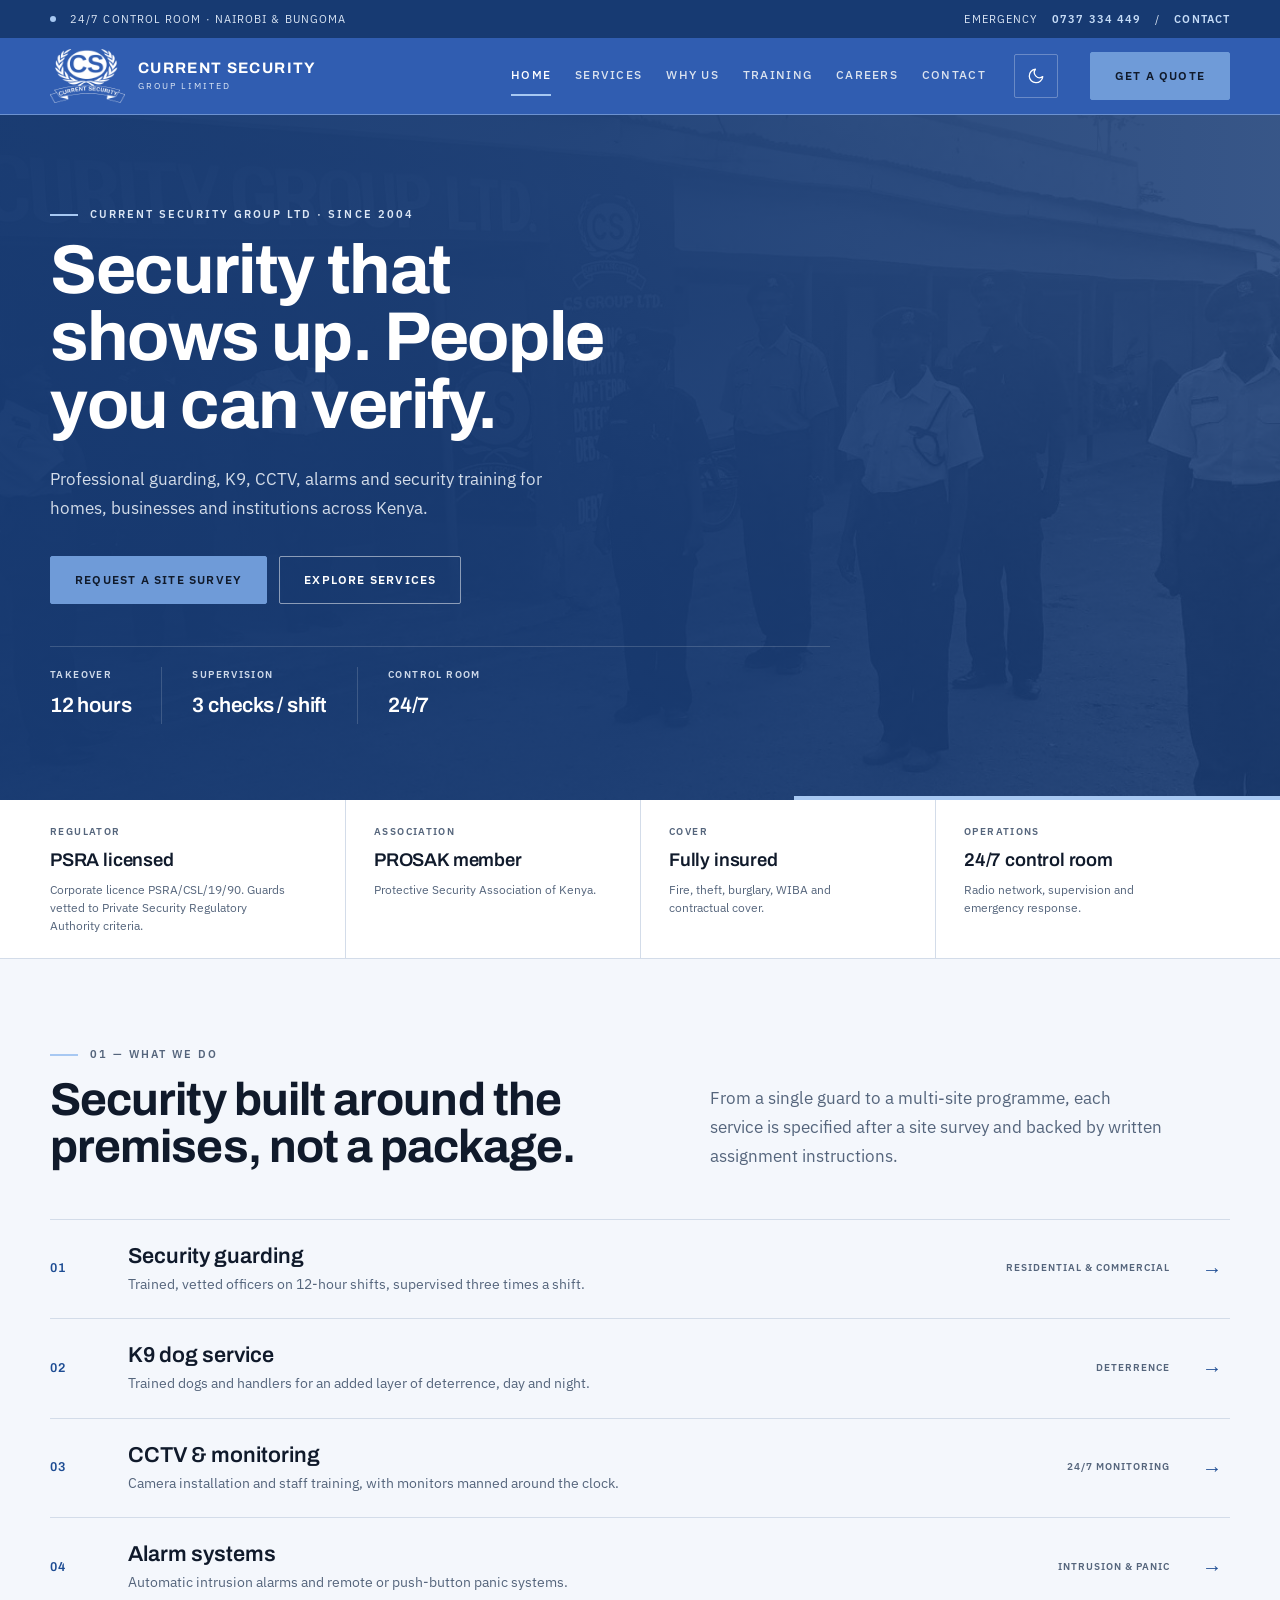
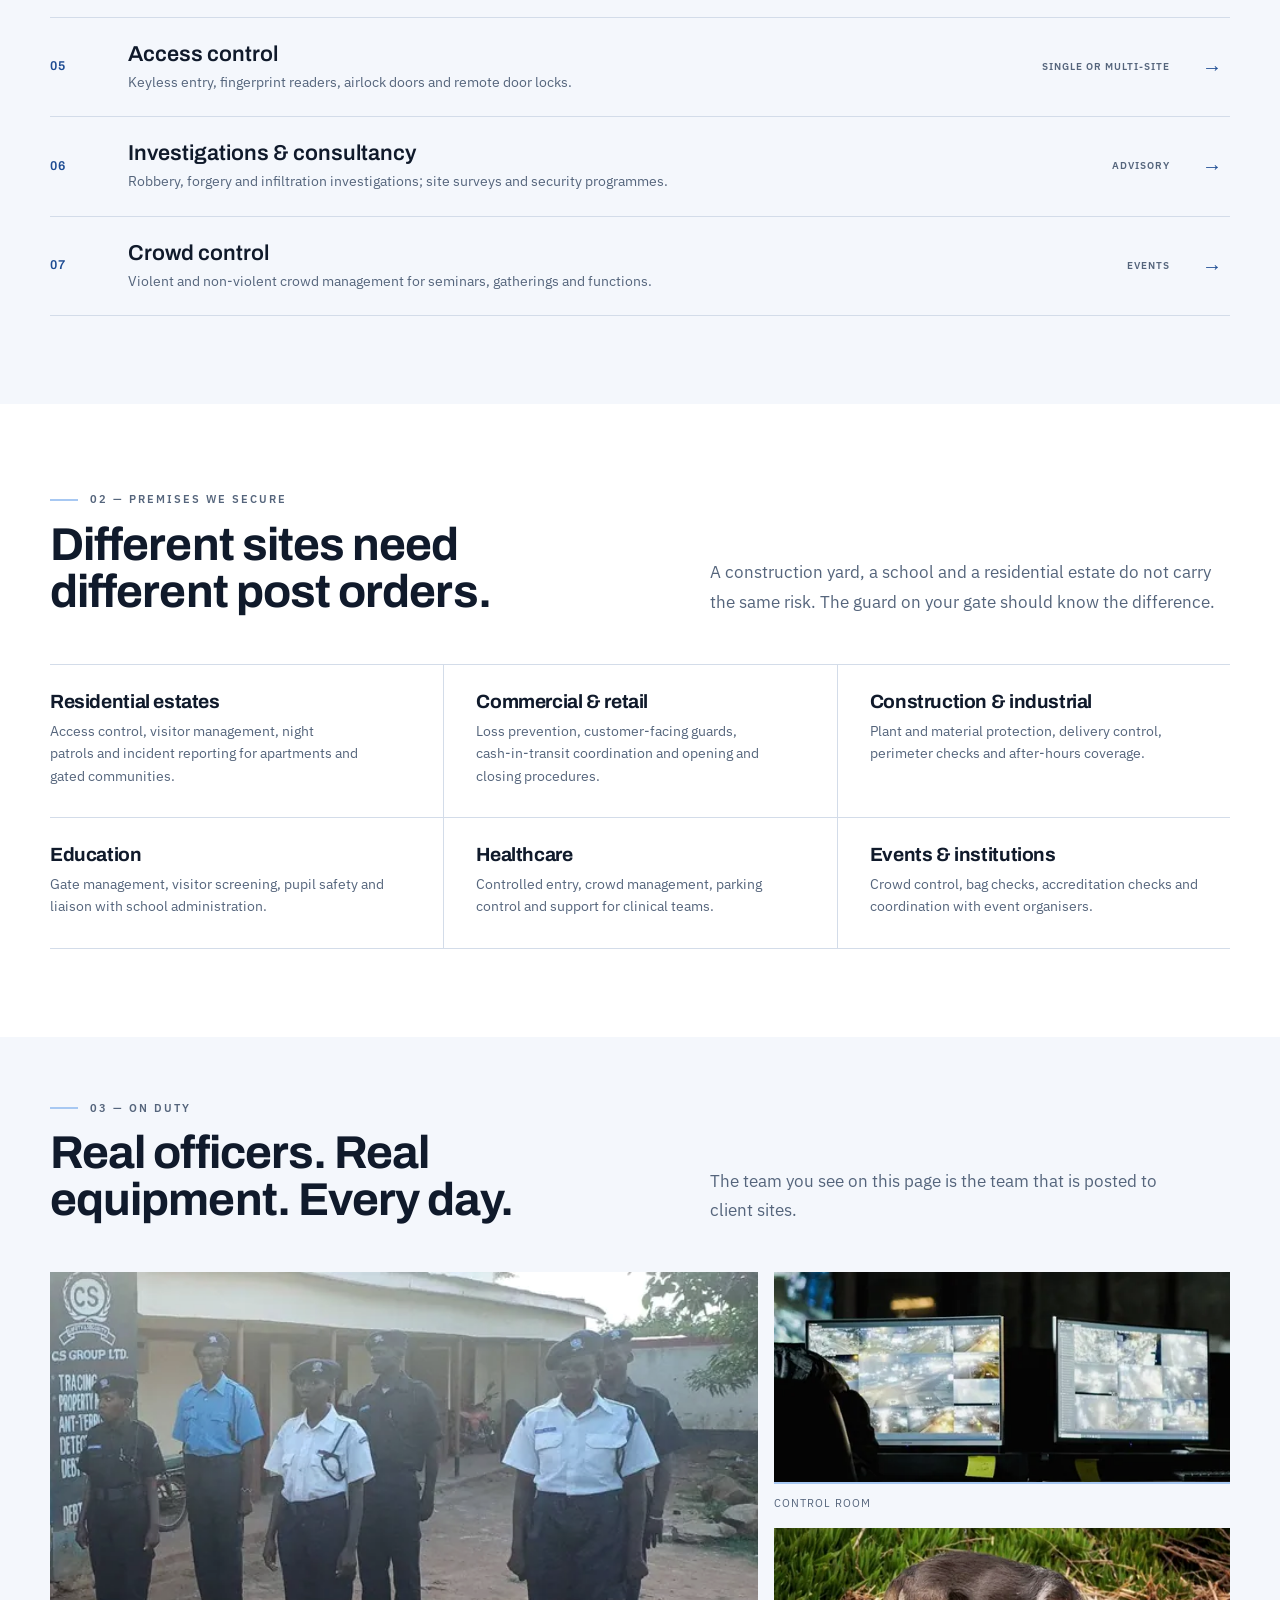
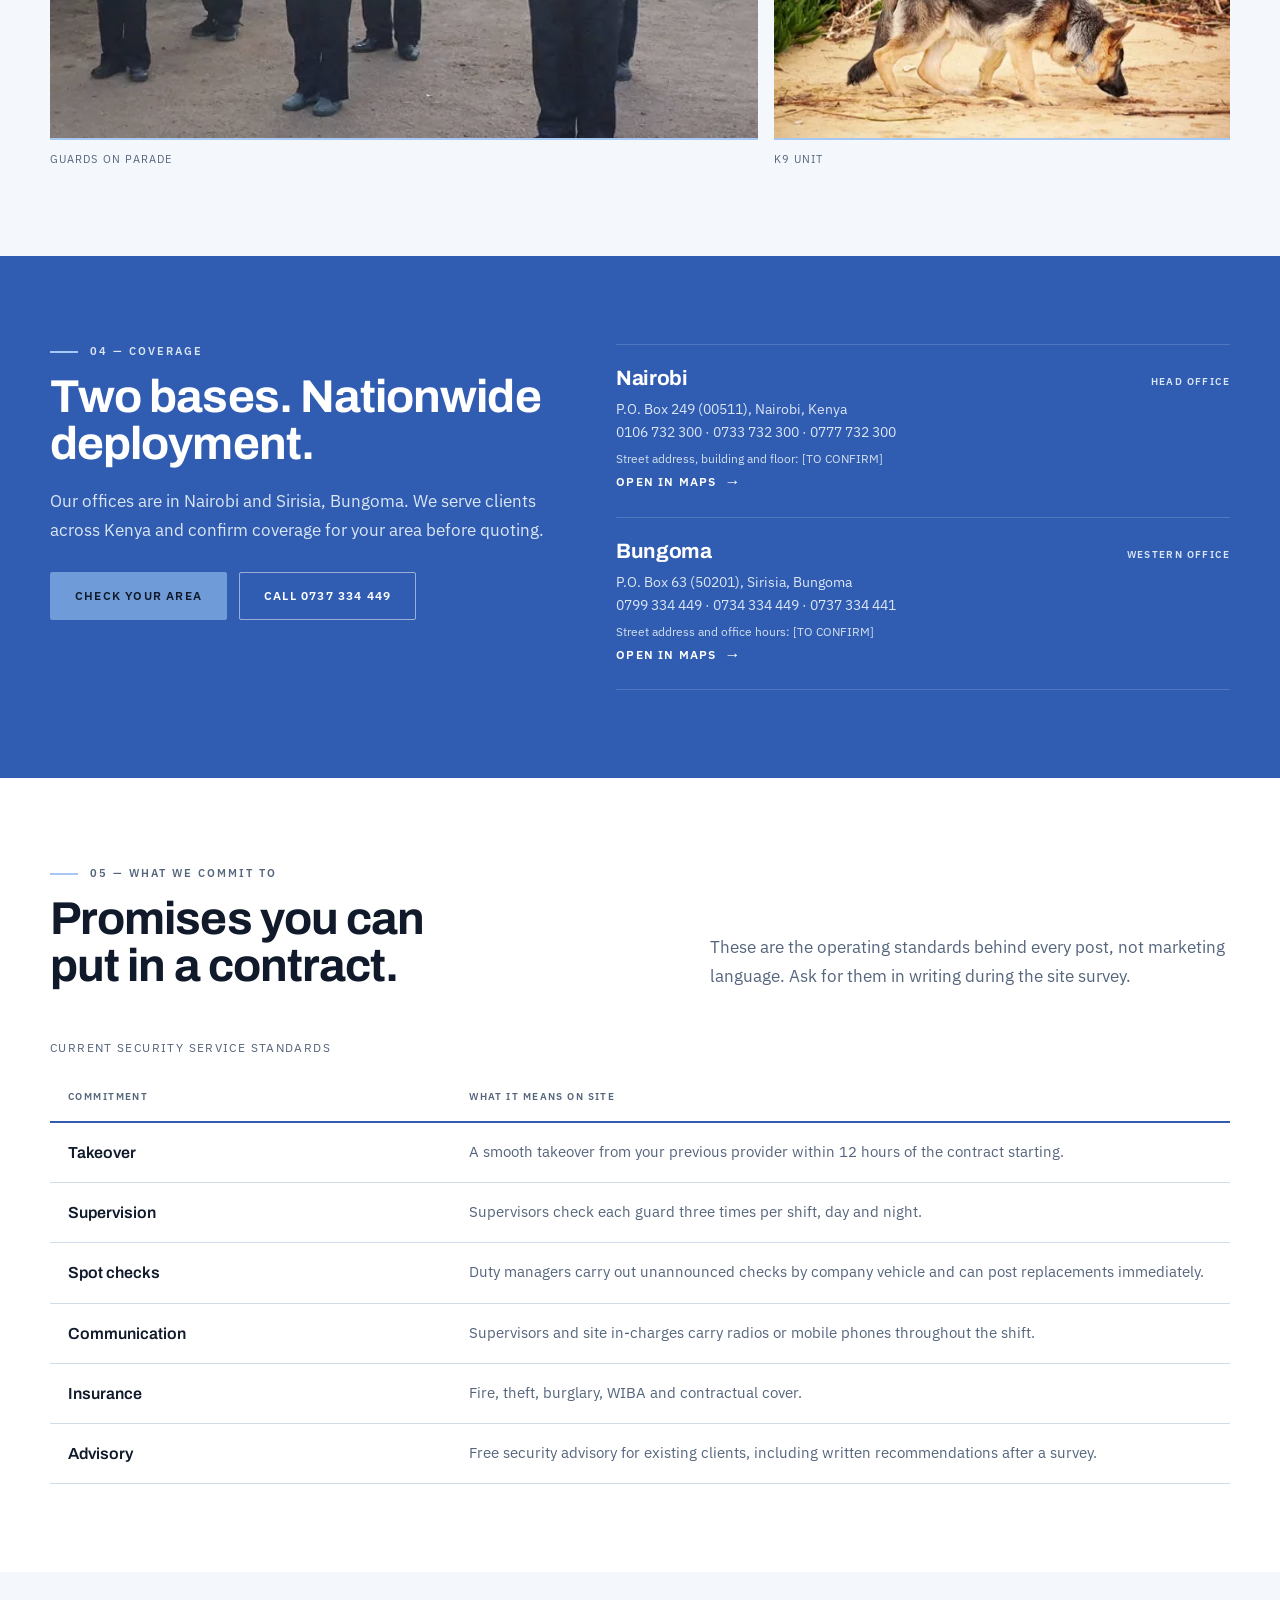
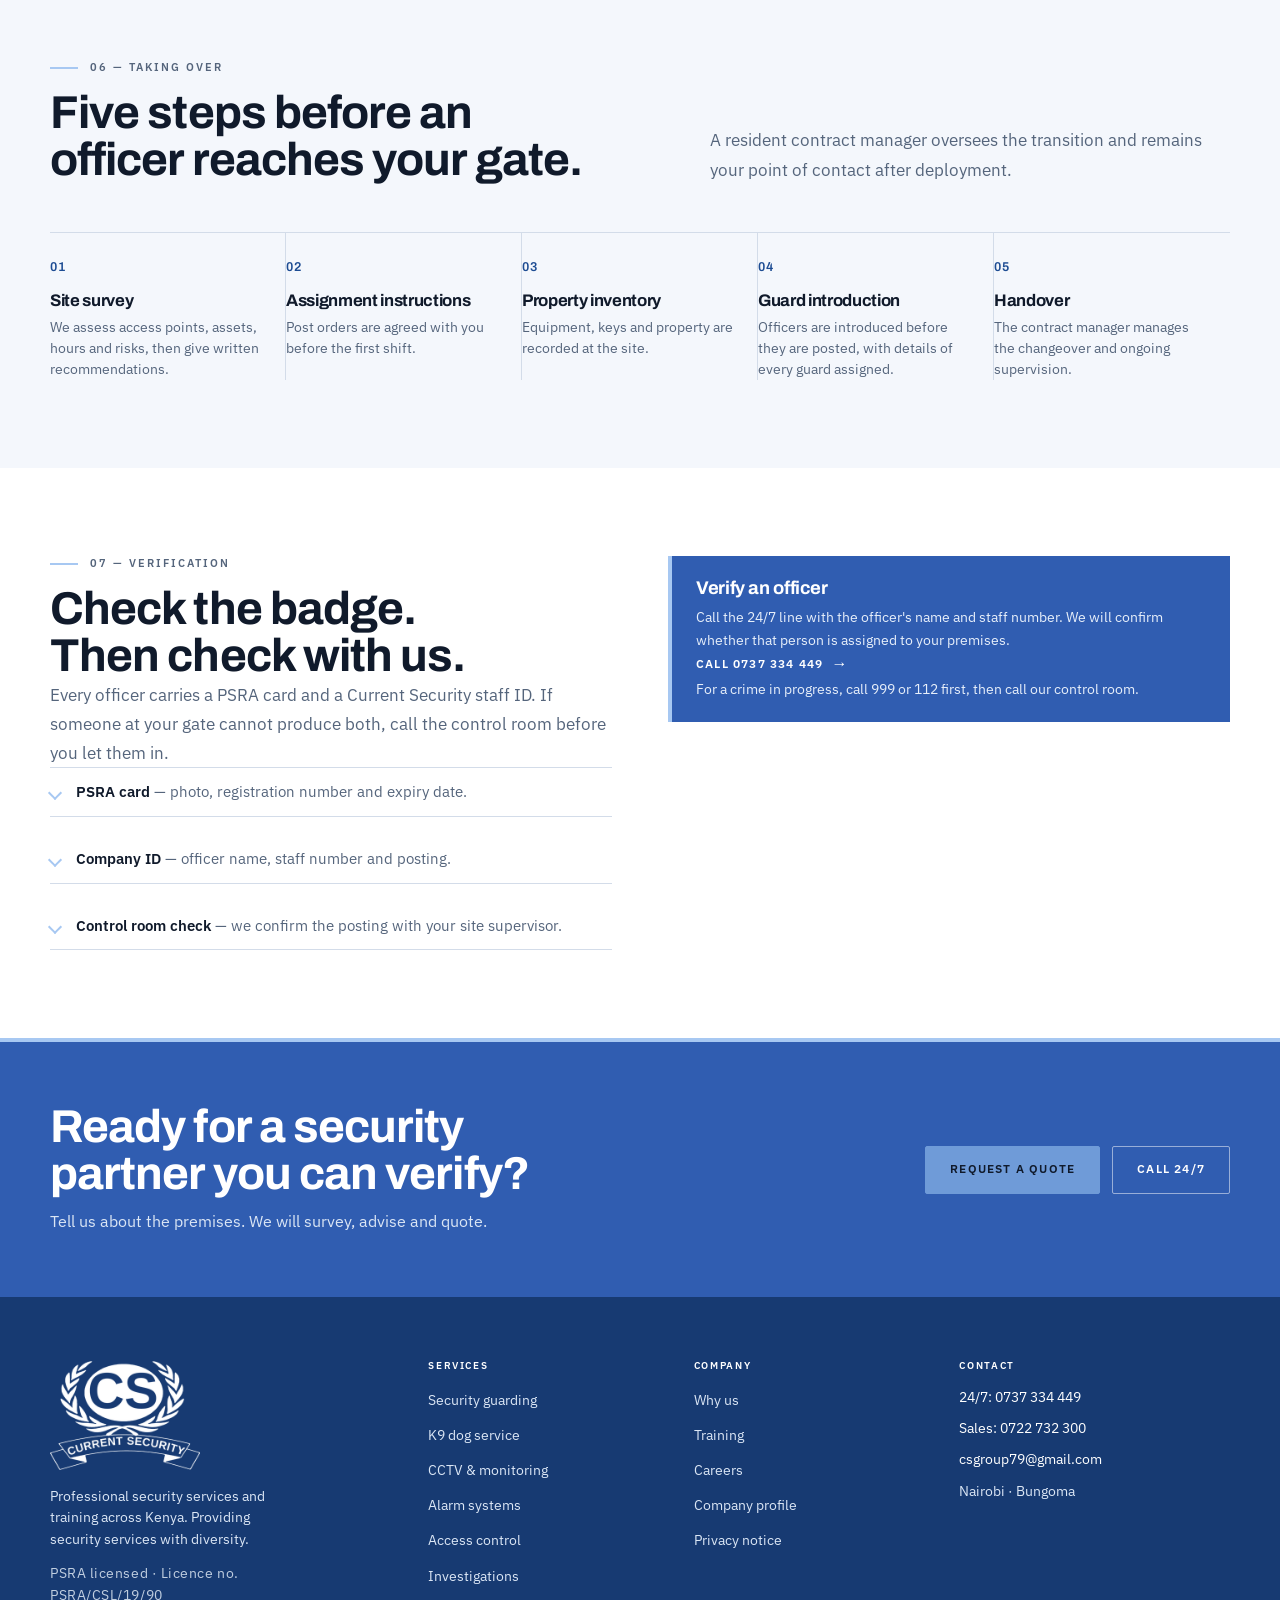
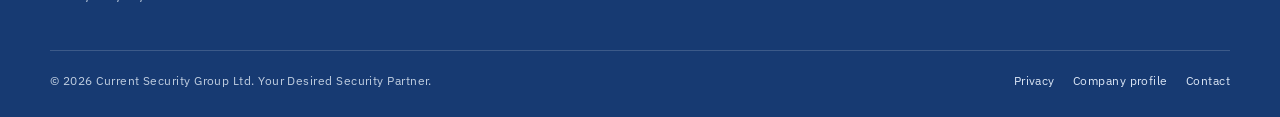
==== index.html @ 612eb4e6 "Initial website" ====
<!DOCTYPE html>
<html lang="en-KE">
<head>
<meta charset="utf-8">
<meta name="viewport" content="width=device-width, initial-scale=1">
<title>Current Security Group Ltd | Guards, K9, CCTV &amp; Training in Kenya</title>
<meta name="description" content="Current Security Group Ltd provides vetted security guards, K9 units, CCTV, alarms, access control and security training across Kenya. Offices in Nairobi and Bungoma. Request a site survey.">
<meta name="theme-color" content="#305db1">
<meta property="og:type" content="website">
<meta property="og:site_name" content="Current Security Group Ltd">
<meta property="og:title" content="Current Security Group Ltd | Security you can verify">
<meta property="og:description" content="Vetted guards, K9 units, CCTV, alarms and security training across Kenya. Offices in Nairobi and Bungoma.">
<meta property="og:image" content="assets/img/og-image.jpg">
<meta property="og:image:width" content="1200">
<meta property="og:image:height" content="630">
<meta name="twitter:card" content="summary_large_image">
<link rel="icon" type="image/png" sizes="32x32" href="assets/img/favicon-32.png">
<link rel="apple-touch-icon" href="assets/img/apple-touch-icon.png">
<link rel="manifest" href="site.webmanifest">
<link rel="preload" href="assets/fonts/archivo-latin.woff2" as="font" type="font/woff2" crossorigin>
<script src="assets/js/theme.js"></script>
<link rel="stylesheet" href="assets/css/style.css">
<script src="assets/js/main.js" defer></script>
<script type="application/ld+json">
{
  "@context": "https://schema.org",
  "@graph": [
    {
      "@type": "Organization",
      "@id": "#organisation",
      "name": "Current Security Group Ltd",
      "alternateName": "Current Security",
      "description": "Private security company providing guarding, K9, CCTV, alarms, access control, investigations, consultancy and security training in Kenya.",
      "foundingDate": "2004",
      "identifier": {
        "@type": "PropertyValue",
        "name": "PSRA Corporate Private Security Service Provider Licence",
        "value": "PSRA/CSL/19/90"
      },
      "logo": "assets/img/logo-navy.png",
      "telephone": "+254737334449",
      "email": "csgroup79@gmail.com",
      "areaServed": { "@type": "Country", "name": "Kenya" },
      "memberOf": {
        "@type": "Organization",
        "name": "Protective Security Association of Kenya (PROSAK)"
      },
      "contactPoint": [
        {
          "@type": "ContactPoint",
          "telephone": "+254737334449",
          "contactType": "emergency",
          "availableLanguage": ["en", "sw"]
        },
        {
          "@type": "ContactPoint",
          "telephone": "+254722732300",
          "contactType": "sales",
          "availableLanguage": ["en", "sw"]
        }
      ]
    },
    {
      "@type": "LocalBusiness",
      "name": "Current Security Group Ltd — Nairobi",
      "parentOrganization": { "@id": "#organisation" },
      "address": {
        "@type": "PostalAddress",
        "postalCode": "00511",
        "addressLocality": "Nairobi",
        "addressCountry": "KE"
      },
      "telephone": "+254722732300"
    },
    {
      "@type": "LocalBusiness",
      "name": "Current Security Group Ltd — Bungoma",
      "parentOrganization": { "@id": "#organisation" },
      "address": {
        "@type": "PostalAddress",
        "postalCode": "50201",
        "addressLocality": "Sirisia",
        "addressRegion": "Bungoma",
        "addressCountry": "KE"
      },
      "telephone": "+254799334449"
    }
  ]
}
</script>
</head>
<body>
<a class="skip-link" href="#main">Skip to content</a>

<div class="utility">
  <div class="container utility__inner">
    <p class="utility__group utility__group--offices"><span class="utility__dot" aria-hidden="true"></span> 24/7 control room · Nairobi &amp; Bungoma</p>
    <div class="utility__group">
      <span>Emergency</span>
      <a href="tel:+254737334449">0737&nbsp;334&nbsp;449</a>
      <span aria-hidden="true">/</span>
      <a href="contact.html">Contact</a>
    </div>
  </div>
</div>

<header class="site-header">
  <div class="container header__inner">
    <a class="brand" href="index.html">
      <img class="brand__mark" src="assets/img/logo-white.png" alt="" width="360" height="260">
      <span class="brand__text"><strong>CURRENT SECURITY</strong> <span>GROUP LIMITED</span></span>
    </a>
    <nav class="site-nav" aria-label="Main">
      <ul>
        <li><a href="index.html" aria-current="page">Home</a></li>
        <li><a href="services.html">Services</a></li>
        <li><a href="why-us.html">Why us</a></li>
        <li><a href="training.html">Training</a></li>
        <li><a href="careers.html">Careers</a></li>
        <li><a href="contact.html">Contact</a></li>
      </ul>
    </nav>
    <button class="theme-toggle" type="button" data-theme-toggle aria-label="Switch to dark theme">
      <svg class="theme-toggle__moon" viewBox="0 0 24 24" aria-hidden="true" focusable="false"><path d="M21 12.79A9 9 0 1 1 11.21 3 7 7 0 0 0 21 12.79Z"/></svg>
      <svg class="theme-toggle__sun" viewBox="0 0 24 24" aria-hidden="true" focusable="false"><circle cx="12" cy="12" r="4"/><path d="M12 2v2M12 20v2M4.93 4.93l1.42 1.42M17.66 17.66l1.41 1.41M2 12h2M20 12h2M4.93 19.07l1.42-1.42M17.66 6.34l1.41-1.41"/></svg>
    </button>
    <a class="btn btn--accent header__cta" href="contact.html">Get a quote</a>
    <details class="mobile-nav">
      <summary><span>Menu</span><span class="mobile-nav__icon" aria-hidden="true"><span></span><span></span><span></span></span></summary>
      <div class="mobile-nav__panel">
        <nav aria-label="Mobile">
          <ul>
            <li><a href="index.html" aria-current="page">Home</a></li>
            <li><a href="services.html">Services</a></li>
            <li><a href="why-us.html">Why us</a></li>
            <li><a href="training.html">Training</a></li>
            <li><a href="careers.html">Careers</a></li>
            <li><a href="contact.html">Contact</a></li>
          </ul>
        </nav>
        <div class="mobile-nav__foot">
          <a class="btn btn--accent" href="contact.html">Get a quote</a>
          <a class="mobile-nav__phone" href="tel:+254737334449">24/7:&nbsp;0737&nbsp;334&nbsp;449</a>
        </div>
      </div>
    </details>
  </div>
</header>

<main id="main">

  <section class="hero">
    <div class="hero__media" aria-hidden="true">
      <picture>
        <source type="image/webp" srcset="assets/img/hero-guards-900.webp 900w, assets/img/hero-guards-1600.webp 1600w" sizes="100vw">
        <img src="assets/img/hero-guards-900.jpg" srcset="assets/img/hero-guards-900.jpg 900w, assets/img/hero-guards-1600.jpg 1600w" sizes="100vw" alt="" width="1600" height="634" fetchpriority="high" decoding="async">
      </picture>
    </div>
    <div class="container hero__grid">
      <div class="hero__content">
        <p class="eyebrow eyebrow--light">Current Security Group Ltd · Since 2004</p>
        <h1>Security that shows up. People you can verify.</h1>
        <p class="hero__lede">Professional guarding, K9, CCTV, alarms and security training for homes, businesses and institutions across Kenya.</p>
        <div class="hero__actions">
          <a class="btn btn--accent" href="contact.html">Request a site survey</a>
          <a class="btn btn--outline-light" href="services.html">Explore services</a>
        </div>
        <dl class="hero__facts">
          <div><dt>Takeover</dt><dd>12 hours</dd></div>
          <div><dt>Supervision</dt><dd>3 checks / shift</dd></div>
          <div><dt>Control room</dt><dd>24/7</dd></div>
        </dl>
      </div>
    </div>
  </section>

  <section class="trust" aria-label="Accreditations and cover">
    <div class="container trust__grid">
      <div class="trust__item">
        <span>Regulator</span>
        <strong>PSRA licensed</strong>
        <p>Corporate licence PSRA/CSL/19/90. Guards vetted to Private Security Regulatory Authority criteria.</p>
      </div>
      <div class="trust__item">
        <span>Association</span>
        <strong>PROSAK member</strong>
        <p>Protective Security Association of Kenya.</p>
      </div>
      <div class="trust__item">
        <span>Cover</span>
        <strong>Fully insured</strong>
        <p>Fire, theft, burglary, WIBA and contractual cover.</p>
      </div>
      <div class="trust__item">
        <span>Operations</span>
        <strong>24/7 control room</strong>
        <p>Radio network, supervision and emergency response.</p>
      </div>
    </div>
  </section>

  <section class="section">
    <div class="container">
      <header class="section__head">
        <div>
          <p class="eyebrow">01 — What we do</p>
          <h2>Security built around the premises, not a package.</h2>
        </div>
        <p class="lede">From a single guard to a multi-site programme, each service is specified after a site survey and backed by written assignment instructions.</p>
      </header>

      <ol class="service-list">
        <li>
          <a class="service-row" href="services.html#guarding">
            <span class="service-row__num">01</span>
            <span class="service-row__body"><strong>Security guarding</strong><span>Trained, vetted officers on 12-hour shifts, supervised three times a shift.</span></span>
            <span class="service-row__meta">Residential &amp; commercial</span>
            <span class="service-row__arrow" aria-hidden="true">→</span>
          </a>
        </li>
        <li>
          <a class="service-row" href="services.html#k9">
            <span class="service-row__num">02</span>
            <span class="service-row__body"><strong>K9 dog service</strong><span>Trained dogs and handlers for an added layer of deterrence, day and night.</span></span>
            <span class="service-row__meta">Deterrence</span>
            <span class="service-row__arrow" aria-hidden="true">→</span>
          </a>
        </li>
        <li>
          <a class="service-row" href="services.html#cctv">
            <span class="service-row__num">03</span>
            <span class="service-row__body"><strong>CCTV &amp; monitoring</strong><span>Camera installation and staff training, with monitors manned around the clock.</span></span>
            <span class="service-row__meta">24/7 monitoring</span>
            <span class="service-row__arrow" aria-hidden="true">→</span>
          </a>
        </li>
        <li>
          <a class="service-row" href="services.html#alarms">
            <span class="service-row__num">04</span>
            <span class="service-row__body"><strong>Alarm systems</strong><span>Automatic intrusion alarms and remote or push-button panic systems.</span></span>
            <span class="service-row__meta">Intrusion &amp; panic</span>
            <span class="service-row__arrow" aria-hidden="true">→</span>
          </a>
        </li>
        <li>
          <a class="service-row" href="services.html#access">
            <span class="service-row__num">05</span>
            <span class="service-row__body"><strong>Access control</strong><span>Keyless entry, fingerprint readers, airlock doors and remote door locks.</span></span>
            <span class="service-row__meta">Single or multi-site</span>
            <span class="service-row__arrow" aria-hidden="true">→</span>
          </a>
        </li>
        <li>
          <a class="service-row" href="services.html#investigations">
            <span class="service-row__num">06</span>
            <span class="service-row__body"><strong>Investigations &amp; consultancy</strong><span>Robbery, forgery and infiltration investigations; site surveys and security programmes.</span></span>
            <span class="service-row__meta">Advisory</span>
            <span class="service-row__arrow" aria-hidden="true">→</span>
          </a>
        </li>
        <li>
          <a class="service-row" href="services.html#crowd">
            <span class="service-row__num">07</span>
            <span class="service-row__body"><strong>Crowd control</strong><span>Violent and non-violent crowd management for seminars, gatherings and functions.</span></span>
            <span class="service-row__meta">Events</span>
            <span class="service-row__arrow" aria-hidden="true">→</span>
          </a>
        </li>
      </ol>
    </div>
  </section>

  <section class="section section--white">
    <div class="container">
      <header class="section__head">
        <div>
          <p class="eyebrow">02 — Premises we secure</p>
          <h2>Different sites need different post orders.</h2>
        </div>
        <p class="lede">A construction yard, a school and a residential estate do not carry the same risk. The guard on your gate should know the difference.</p>
      </header>

      <div class="sector-grid">
        <article class="sector"><h3>Residential estates</h3><p>Access control, visitor management, night patrols and incident reporting for apartments and gated communities.</p></article>
        <article class="sector"><h3>Commercial &amp; retail</h3><p>Loss prevention, customer-facing guards, cash-in-transit coordination and opening and closing procedures.</p></article>
        <article class="sector"><h3>Construction &amp; industrial</h3><p>Plant and material protection, delivery control, perimeter checks and after-hours coverage.</p></article>
        <article class="sector"><h3>Education</h3><p>Gate management, visitor screening, pupil safety and liaison with school administration.</p></article>
        <article class="sector"><h3>Healthcare</h3><p>Controlled entry, crowd management, parking control and support for clinical teams.</p></article>
        <article class="sector"><h3>Events &amp; institutions</h3><p>Crowd control, bag checks, accreditation checks and coordination with event organisers.</p></article>
      </div>
    </div>
  </section>

  <section class="section section--tight">
    <div class="container">
      <header class="section__head">
        <div>
          <p class="eyebrow">03 — On duty</p>
          <h2>Real officers. Real equipment. Every day.</h2>
        </div>
        <p class="lede">The team you see on this page is the team that is posted to client sites.</p>
      </header>
      <div class="photo-strip">
        <figure>
          <picture>
            <source type="image/webp" srcset="assets/img/guards-wide-640.webp 640w, assets/img/guards-wide-1000.webp 1000w" sizes="(max-width: 760px) 100vw, 40vw">
            <img src="assets/img/guards-wide-640.jpg" srcset="assets/img/guards-wide-640.jpg 640w, assets/img/guards-wide-1000.jpg 1000w" sizes="(max-width: 760px) 100vw, 40vw" alt="Current Security guards on parade" width="1000" height="625" loading="lazy" decoding="async">
          </picture>
          <figcaption>Guards on parade</figcaption>
        </figure>
        <figure>
          <picture>
            <source type="image/webp" srcset="assets/img/control-room-560.webp 560w, assets/img/control-room-900.webp 900w" sizes="(max-width: 760px) 100vw, 30vw">
            <img src="assets/img/control-room-560.jpg" srcset="assets/img/control-room-560.jpg 560w, assets/img/control-room-900.jpg 900w" sizes="(max-width: 760px) 100vw, 30vw" alt="CCTV monitors in the control room" width="900" height="390" loading="lazy" decoding="async">
          </picture>
          <figcaption>Control room</figcaption>
        </figure>
        <figure>
          <picture>
            <source type="image/webp" srcset="assets/img/k9-520.webp 520w, assets/img/k9-800.webp 800w" sizes="(max-width: 760px) 100vw, 30vw">
            <img src="assets/img/k9-520.jpg" srcset="assets/img/k9-520.jpg 520w, assets/img/k9-800.jpg 800w" sizes="(max-width: 760px) 100vw, 30vw" alt="Security dog and handler" width="800" height="533" loading="lazy" decoding="async">
          </picture>
          <figcaption>K9 unit</figcaption>
        </figure>
      </div>
    </div>
  </section>

  <section class="section section--navy">
    <div class="container coverage">
      <div>
        <p class="eyebrow eyebrow--light">04 — Coverage</p>
        <h2>Two bases. Nationwide deployment.</h2>
        <p class="lede">Our offices are in Nairobi and Sirisia, Bungoma. We serve clients across Kenya and confirm coverage for your area before quoting.</p>
        <div class="actions">
          <a class="btn btn--accent" href="contact.html">Check your area</a>
          <a class="btn btn--outline-light" href="tel:+254737334449">Call&nbsp;0737&nbsp;334&nbsp;449</a>
        </div>
      </div>
      <div class="office-list">
        <article class="office">
          <h3>Nairobi <span>Head office</span></h3>
          <p>P.O. Box 249 (00511), Nairobi, Kenya<br>
         0106&nbsp;732&nbsp;300 ·&nbsp;0733&nbsp;732&nbsp;300 ·&nbsp;0777&nbsp;732&nbsp;300</p>
          <p class="office__note">Street address, building and floor: [TO CONFIRM]</p>
          <p><a class="link-arrow" href="https://www.google.com/maps/search/?api=1&amp;query=Nairobi%2C+Kenya" target="_blank" rel="noopener noreferrer">Open in maps</a></p>
        </article>
        <article class="office">
          <h3>Bungoma <span>Western office</span></h3>
          <p>P.O. Box 63 (50201), Sirisia, Bungoma<br>
         0799&nbsp;334&nbsp;449 ·&nbsp;0734&nbsp;334&nbsp;449 ·&nbsp;0737&nbsp;334&nbsp;441</p>
          <p class="office__note">Street address and office hours: [TO CONFIRM]</p>
          <p><a class="link-arrow" href="https://www.google.com/maps/search/?api=1&amp;query=Sirisia%2C+Bungoma%2C+Kenya" target="_blank" rel="noopener noreferrer">Open in maps</a></p>
        </article>
      </div>
    </div>
  </section>

  <section class="section section--white">
    <div class="container">
      <header class="section__head">
        <div>
          <p class="eyebrow">05 — What we commit to</p>
          <h2>Promises you can put in a contract.</h2>
        </div>
        <p class="lede">These are the operating standards behind every post, not marketing language. Ask for them in writing during the site survey.</p>
      </header>

      <div class="table-scroll" tabindex="0">
        <table class="standards">
          <caption>Current Security service standards</caption>
          <thead>
            <tr><th scope="col">Commitment</th><th scope="col">What it means on site</th></tr>
          </thead>
          <tbody>
            <tr><th scope="row">Takeover</th><td>A smooth takeover from your previous provider within 12 hours of the contract starting.</td></tr>
            <tr><th scope="row">Supervision</th><td>Supervisors check each guard three times per shift, day and night.</td></tr>
            <tr><th scope="row">Spot checks</th><td>Duty managers carry out unannounced checks by company vehicle and can post replacements immediately.</td></tr>
            <tr><th scope="row">Communication</th><td>Supervisors and site in-charges carry radios or mobile phones throughout the shift.</td></tr>
            <tr><th scope="row">Insurance</th><td>Fire, theft, burglary, WIBA and contractual cover.</td></tr>
            <tr><th scope="row">Advisory</th><td>Free security advisory for existing clients, including written recommendations after a survey.</td></tr>
          </tbody>
        </table>
      </div>
    </div>
  </section>

  <section class="section">
    <div class="container">
      <header class="section__head">
        <div>
          <p class="eyebrow">06 — Taking over</p>
          <h2>Five steps before an officer reaches your gate.</h2>
        </div>
        <p class="lede">A resident contract manager oversees the transition and remains your point of contact after deployment.</p>
      </header>
      <ol class="process">
        <li><h3>Site survey</h3><p>We assess access points, assets, hours and risks, then give written recommendations.</p></li>
        <li><h3>Assignment instructions</h3><p>Post orders are agreed with you before the first shift.</p></li>
        <li><h3>Property inventory</h3><p>Equipment, keys and property are recorded at the site.</p></li>
        <li><h3>Guard introduction</h3><p>Officers are introduced before they are posted, with details of every guard assigned.</p></li>
        <li><h3>Handover</h3><p>The contract manager manages the changeover and ongoing supervision.</p></li>
      </ol>
    </div>
  </section>

  <section class="section section--white">
    <div class="container split">
      <div>
        <p class="eyebrow">07 — Verification</p>
        <h2>Check the badge. Then check with us.</h2>
        <p class="lede">Every officer carries a PSRA card and a Current Security staff ID. If someone at your gate cannot produce both, call the control room before you let them in.</p>
        <ul class="checklist stack">
          <li><strong>PSRA card</strong> — photo, registration number and expiry date.</li>
          <li><strong>Company ID</strong> — officer name, staff number and posting.</li>
          <li><strong>Control room check</strong> — we confirm the posting with your site supervisor.</li>
        </ul>
      </div>
      <div class="callout callout--navy">
        <h3>Verify an officer</h3>
        <p>Call the 24/7 line with the officer's name and staff number. We will confirm whether that person is assigned to your premises.</p>
        <p><a class="link-arrow" href="tel:+254737334449">Call&nbsp;0737&nbsp;334&nbsp;449</a></p>
        <p class="small">For a crime in progress, call 999 or 112 first, then call our control room.</p>
      </div>
    </div>
  </section>

  <section class="cta">
    <div class="container cta__inner">
      <div>
        <h2>Ready for a security partner you can verify?</h2>
        <p>Tell us about the premises. We will survey, advise and quote.</p>
      </div>
      <div class="cta__actions">
        <a class="btn btn--accent" href="contact.html">Request a quote</a>
        <a class="btn btn--outline-light" href="tel:+254737334449">Call&nbsp;24/7</a>
      </div>
    </div>
  </section>

</main>

<footer class="site-footer">
  <div class="container">
    <div class="footer__grid">
      <div class="footer__brand">
        <img src="assets/img/logo-white.png" alt="Current Security Group Ltd" width="360" height="260">
        <p>Professional security services and training across Kenya. Providing security services with diversity.</p>
        <p class="footer__brand-note">PSRA licensed · Licence no. PSRA/CSL/19/90</p>
      </div>
      <div class="footer__col">
        <h2>Services</h2>
        <ul>
          <li><a href="services.html#guarding">Security guarding</a></li>
          <li><a href="services.html#k9">K9 dog service</a></li>
          <li><a href="services.html#cctv">CCTV &amp; monitoring</a></li>
          <li><a href="services.html#alarms">Alarm systems</a></li>
          <li><a href="services.html#access">Access control</a></li>
          <li><a href="services.html#investigations">Investigations</a></li>
        </ul>
      </div>
      <div class="footer__col">
        <h2>Company</h2>
        <ul>
          <li><a href="why-us.html">Why us</a></li>
          <li><a href="training.html">Training</a></li>
          <li><a href="careers.html">Careers</a></li>
          <li><a href="profile.html">Company profile</a></li>
          <li><a href="privacy.html">Privacy notice</a></li>
        </ul>
      </div>
      <div class="footer__col footer__contact">
        <h2>Contact</h2>
        <p><a href="tel:+254737334449">24/7:&nbsp;0737&nbsp;334&nbsp;449</a></p>
        <p><a href="tel:+254722732300">Sales:&nbsp;0722&nbsp;732&nbsp;300</a></p>
        <p><a href="mailto:csgroup79@gmail.com">csgroup79@gmail.com</a></p>
        <p>Nairobi · Bungoma</p>
      </div>
    </div>
    <div class="footer__bottom">
      <p>© <span data-year>2026</span> Current Security Group Ltd. Your Desired Security Partner.</p>
      <div class="footer__legal">
        <a href="privacy.html">Privacy</a>
        <a href="profile.html">Company profile</a>
        <a href="contact.html">Contact</a>
      </div>
    </div>
  </div>
</footer>

<div class="mobile-actions no-print">
  <a href="tel:+254737334449">
    <svg viewBox="0 0 24 24" aria-hidden="true" focusable="false"><path d="M6.6 3.5 9 3l1.6 4.2-2 1.4a12.4 12.4 0 0 0 6.8 6.8l1.4-2L21 15l-.5 2.4a2 2 0 0 1-2.2 1.5C10.4 18.2 5.8 13.6 5.1 5.7A2 2 0 0 1 6.6 3.5Z"/></svg>
    Call&nbsp;24/7
  </a>
  <a href="https://wa.me/254737334449" target="_blank" rel="noopener noreferrer">
    <svg viewBox="0 0 24 24" aria-hidden="true" focusable="false"><path d="M21 11.5a8.4 8.4 0 0 1-12.4 7.4L4 20l1.1-4.5A8.4 8.4 0 1 1 21 11.5Z"/><path d="M9 8.6c.2-.4.4-.4.7-.4h.5c.2 0 .4 0 .6.5l.7 1.6c.1.3 0 .5-.1.7l-.4.5c-.1.2-.2.3 0 .6a6 6 0 0 0 2.7 2.3c.3.1.5.1.6-.1l.6-.7c.2-.2.4-.2.6-.1l1.5.7c.3.1.4.2.4.4a2.2 2.2 0 0 1-1.7 2.1c-.8.2-1.8 0-3.3-.7a9.2 9.2 0 0 1-4.4-4.3c-.6-1.2-.9-2.2-.8-3 .1-.5.4-.9.7-1.1Z"/></svg>
    WhatsApp
  </a>
  <a href="contact.html">
    <svg viewBox="0 0 24 24" aria-hidden="true" focusable="false"><path d="M4 4h16v16H4z"/><path d="m4 7 8 6 8-6"/></svg>
    Quote
  </a>
</div>

</body>
</html>
---- assets/css/style.css ----
/* ==========================================================================
   Current Security Group Ltd
   Design system: brand blue / light blue / cool paper. Flat surfaces, hairline rules,
   editorial type. No gradients, glass effects or decorative animation.
   ========================================================================== */

@font-face {
  font-family: "Archivo";
  src: url("../fonts/archivo-latin.woff2") format("woff2");
  font-weight: 600 700;
  font-style: normal;
  font-display: swap;
}

@font-face {
  font-family: "IBM Plex Sans";
  src: url("../fonts/ibm-plex-sans-latin.woff2") format("woff2");
  font-weight: 400 600;
  font-style: normal;
  font-display: swap;
}

:root {
  --navy: #305db1;
  --navy-deep: #173a72;
  --navy-soft: #3f6cc4;
  --accent: #a7c8f2;
  --accent-fill: #6f9bd8;
  --accent-fill-hover: #5f8bc9;
  --accent-ink: #1d4c93;
  --paper: #f4f7fc;
  --paper-deep: #e8eef7;
  --panel: #ffffff;
  --white: #ffffff;
  --ink: #101a2b;
  --steel: #55657c;
  --rule: #d3dce9;
  --rule-soft: #e2e9f3;
  --rule-dark: rgba(255, 255, 255, 0.16);
  --success: #1f6b45;
  --error: #a3251c;
  --font-display: "Archivo", "Arial Narrow", "Segoe UI", sans-serif;
  --font-body: "IBM Plex Sans", "Segoe UI", Roboto, Arial, sans-serif;
  --shadow: 0 24px 48px rgba(23, 58, 114, 0.14);
  --radius: 2px;
}

*,
*::before,
*::after {
  box-sizing: border-box;
}

html {
  -webkit-text-size-adjust: 100%;
  scroll-behavior: smooth;
  scroll-padding-top: 96px;
}

body {
  margin: 0;
  background: var(--paper);
  color: var(--ink);
  font-family: var(--font-body);
  font-size: 16px;
  line-height: 1.7;
  font-synthesis: none;
  -webkit-font-smoothing: antialiased;
}

body.nav-open {
  overflow: hidden;
}

body.nav-open .mobile-actions,
body:has(.mobile-nav[open]) .mobile-actions {
  display: none;
}

body:has(.mobile-nav[open]) {
  overflow: hidden;
}

img,
svg {
  display: block;
  max-width: 100%;
}

img {
  height: auto;
}

button,
input,
select,
textarea {
  font: inherit;
  color: inherit;
}

button {
  cursor: pointer;
}

h1,
h2,
h3,
h4,
p,
figure,
blockquote,
dl,
dd {
  margin: 0;
}

ul,
ol {
  margin: 0;
  padding: 0;
}

a {
  color: var(--navy);
  text-decoration-thickness: 1px;
  text-underline-offset: 0.18em;
}

a:hover {
  text-decoration-color: var(--accent-ink);
}

a[href^="tel:"] {
  white-space: nowrap;
}

::selection {
  background: var(--accent);
  color: var(--ink);
}

:focus-visible {
  outline: 2px solid var(--accent);
  outline-offset: 3px;
}

.container {
  width: min(1180px, calc(100% - 48px));
  margin-inline: auto;
}

.visually-hidden {
  position: absolute !important;
  width: 1px;
  height: 1px;
  padding: 0;
  margin: -1px;
  overflow: hidden;
  clip: rect(0 0 0 0);
  white-space: nowrap;
  border: 0;
}

.skip-link {
  position: absolute;
  top: -120px;
  left: 16px;
  z-index: 200;
  padding: 12px 18px;
  background: var(--accent);
  color: var(--ink);
  font-size: 13px;
  font-weight: 600;
  letter-spacing: 0.06em;
  text-transform: uppercase;
  text-decoration: none;
}

.skip-link:focus {
  top: 16px;
}

/* --------------------------------------------------------------------------
   Type
   -------------------------------------------------------------------------- */

h1,
h2,
h3,
h4 {
  font-family: var(--font-display);
  font-weight: 700;
  letter-spacing: -0.02em;
  text-wrap: balance;
}

h1 {
  font-size: clamp(2.6rem, 5.4vw, 4.9rem);
  line-height: 0.98;
}

h2 {
  font-size: clamp(2rem, 3.6vw, 3.15rem);
  line-height: 1.02;
}

h3 {
  font-size: clamp(1.3rem, 2vw, 1.65rem);
  line-height: 1.15;
}

h4 {
  font-size: 1.05rem;
  line-height: 1.3;
}

p {
  text-wrap: pretty;
}

.lede {
  color: var(--steel);
  font-size: 1.075rem;
  max-width: 62ch;
}

.eyebrow {
  display: flex;
  align-items: center;
  gap: 12px;
  margin: 0 0 14px;
  color: var(--steel);
  font-size: 0.7rem;
  font-weight: 600;
  letter-spacing: 0.18em;
  line-height: 1.4;
  text-transform: uppercase;
}

.eyebrow::before {
  content: "";
  flex: none;
  width: 28px;
  height: 2px;
  background: var(--accent);
}

.eyebrow--light {
  color: #dbe6f5;
}

.small {
  font-size: 0.825rem;
  color: var(--steel);
}

/* --------------------------------------------------------------------------
   Buttons and text links
   -------------------------------------------------------------------------- */

.btn {
  display: inline-flex;
  align-items: center;
  justify-content: center;
  gap: 10px;
  min-height: 48px;
  padding: 0 24px;
  border: 1px solid transparent;
  border-radius: var(--radius);
  background: none;
  font-family: var(--font-body);
  font-size: 0.75rem;
  font-weight: 600;
  letter-spacing: 0.1em;
  line-height: 1.2;
  text-align: center;
  text-decoration: none;
  text-transform: uppercase;
  transition: background-color 0.22s ease, border-color 0.22s ease, color 0.22s ease;
}

.btn--accent {
  background: var(--accent-fill);
  border-color: var(--accent-fill);
  color: var(--ink);
}

.btn--accent:hover {
  background: var(--accent-fill-hover);
  border-color: var(--accent-fill-hover);
  text-decoration: none;
}

.btn--navy {
  background: var(--navy);
  border-color: var(--navy);
  color: var(--white);
}

.btn--navy:hover {
  background: var(--navy-soft);
  border-color: var(--navy-soft);
  text-decoration: none;
}

.btn--outline {
  border-color: var(--navy);
  color: var(--navy);
}

.btn--outline:hover {
  background: var(--navy);
  color: var(--white);
  text-decoration: none;
}

.btn--outline-light {
  border-color: rgba(255, 255, 255, 0.5);
  color: var(--white);
}

.btn--outline-light:hover {
  border-color: var(--white);
  background: var(--white);
  color: var(--navy);
  text-decoration: none;
}

.btn--sm {
  min-height: 40px;
  padding: 0 16px;
  font-size: 0.68rem;
}

.btn--accent:focus-visible,
.btn--accent:hover {
  outline-color: var(--navy);
}

.link-arrow {
  display: inline-flex;
  align-items: center;
  gap: 8px;
  font-size: 0.75rem;
  font-weight: 600;
  letter-spacing: 0.1em;
  text-decoration: none;
  text-transform: uppercase;
}

.link-arrow::after {
  content: "\2192";
  font-size: 1rem;
  transition: transform 0.15s ease;
}

.link-arrow:hover::after {
  transform: translateX(3px);
}

.actions {
  display: flex;
  flex-wrap: wrap;
  gap: 12px;
  margin-top: 28px;
}

/* --------------------------------------------------------------------------
   Utility bar + header
   -------------------------------------------------------------------------- */

.utility {
  background: var(--navy-deep);
  color: #dbe6f5;
  font-size: 0.68rem;
  letter-spacing: 0.1em;
  text-transform: uppercase;
}

.utility__inner {
  display: flex;
  align-items: center;
  justify-content: space-between;
  gap: 20px;
  min-height: 38px;
}

.utility__group {
  display: flex;
  align-items: center;
  gap: 14px;
}

.utility a {
  color: #c6dcf7;
  font-weight: 600;
  text-decoration: none;
}

.utility a:hover {
  color: var(--accent);
  text-decoration: underline;
}

.utility__dot {
  width: 6px;
  height: 6px;
  background: var(--accent);
  border-radius: 50%;
}

.site-header {
  position: sticky;
  top: 0;
  z-index: 80;
  background: var(--navy);
  border-bottom: 1px solid rgba(167, 200, 242, 0.5);
}

.header__inner {
  display: flex;
  align-items: center;
  gap: 28px;
  min-height: 76px;
}

.brand {
  display: flex;
  flex: none;
  align-items: center;
  gap: 13px;
  color: var(--white);
  text-decoration: none;
}

.brand:hover {
  text-decoration: none;
}

.brand__mark {
  width: auto;
  height: 54px;
}

.brand__text {
  display: flex;
  flex-direction: column;
  line-height: 1;
}

.brand__text strong {
  font-family: var(--font-display);
  font-size: 0.95rem;
  font-weight: 700;
  letter-spacing: 0.09em;
}

.brand__text span {
  margin-top: 5px;
  color: #dbe6f5;
  font-size: 0.58rem;
  letter-spacing: 0.22em;
}

.site-nav {
  margin-left: auto;
}

.site-nav ul {
  display: flex;
  align-items: center;
  gap: 24px;
  list-style: none;
}

.site-nav a {
  display: block;
  padding: 9px 0;
  border-bottom: 2px solid transparent;
  color: #dbe3ef;
  font-size: 0.72rem;
  font-weight: 500;
  letter-spacing: 0.11em;
  text-decoration: none;
  text-transform: uppercase;
}

.site-nav a:hover {
  border-bottom-color: rgba(167, 200, 242, 0.6);
  color: var(--white);
}

.site-nav a[aria-current="page"] {
  border-bottom-color: var(--accent);
  color: var(--white);
}

.header__cta {
  flex: none;
  margin-left: 4px;
}

.theme-toggle {
  display: inline-flex;
  flex: none;
  align-items: center;
  justify-content: center;
  width: 44px;
  height: 44px;
  padding: 0;
  border: 1px solid rgba(255, 255, 255, 0.28);
  border-radius: var(--radius);
  background: transparent;
  color: var(--white);
  transition: border-color 0.15s ease, background-color 0.15s ease;
}

.theme-toggle:hover {
  border-color: rgba(167, 200, 242, 0.85);
  background: rgba(255, 255, 255, 0.06);
}

.theme-toggle svg {
  width: 18px;
  height: 18px;
  fill: none;
  stroke: currentColor;
  stroke-linecap: round;
  stroke-linejoin: round;
  stroke-width: 1.7;
}

.theme-toggle__sun {
  display: none;
}

[data-theme="dark"] .theme-toggle__moon {
  display: none;
}

[data-theme="dark"] .theme-toggle__sun {
  display: block;
}

html:not(.js) .theme-toggle {
  display: none;
}

.header__inner--compact .theme-toggle {
  margin-left: auto;
}

/* Mobile menu: native <details>, so it still works without JavaScript. */
.mobile-nav {
  display: none;
  margin-left: auto;
}

.mobile-nav summary {
  display: flex;
  align-items: center;
  gap: 10px;
  min-height: 44px;
  padding: 10px 0;
  color: var(--white);
  cursor: pointer;
  font-size: 0.72rem;
  font-weight: 600;
  letter-spacing: 0.12em;
  list-style: none;
  text-transform: uppercase;
}

.mobile-nav summary::-webkit-details-marker {
  display: none;
}

.mobile-nav__icon {
  position: relative;
  display: block;
  width: 22px;
  height: 14px;
}

.mobile-nav__icon span {
  position: absolute;
  left: 0;
  right: 0;
  height: 2px;
  background: currentColor;
  transition: transform 0.18s ease, opacity 0.18s ease;
}

.mobile-nav__icon span:nth-child(1) { top: 0; }
.mobile-nav__icon span:nth-child(2) { top: 6px; }
.mobile-nav__icon span:nth-child(3) { top: 12px; }

.mobile-nav[open] .mobile-nav__icon span:nth-child(1) {
  transform: translateY(6px) rotate(45deg);
}

.mobile-nav[open] .mobile-nav__icon span:nth-child(2) {
  opacity: 0;
}

.mobile-nav[open] .mobile-nav__icon span:nth-child(3) {
  transform: translateY(-6px) rotate(-45deg);
}

.mobile-nav__panel {
  position: absolute;
  top: 100%;
  left: 0;
  right: 0;
  max-height: calc(100vh - 76px);
  overflow: auto;
  padding: 20px 24px 28px;
  border-top: 1px solid var(--accent);
  border-bottom: 1px solid var(--accent);
  background: var(--navy-deep);
  box-shadow: 0 24px 40px rgba(0, 0, 0, 0.35);
}

.mobile-nav__panel ul {
  list-style: none;
}

.mobile-nav__panel li {
  border-bottom: 1px solid var(--rule-dark);
}

.mobile-nav__panel a {
  display: flex;
  align-items: center;
  justify-content: space-between;
  padding: 15px 0;
  color: var(--white);
  font-family: var(--font-display);
  font-size: 1.2rem;
  text-decoration: none;
}

.mobile-nav__panel a[aria-current="page"] {
  color: #dbe6f5;
}

.mobile-nav__foot {
  display: grid;
  gap: 12px;
  margin-top: 22px;
}

.mobile-nav__phone {
  color: #dbe6f5;
  font-size: 0.8rem;
  letter-spacing: 0.08em;
  text-align: center;
  text-transform: uppercase;
}

/* --------------------------------------------------------------------------
   Hero
   -------------------------------------------------------------------------- */

.hero {
  position: relative;
  display: flex;
  align-items: center;
  min-height: 640px;
  padding: 92px 0 76px;
  overflow: hidden;
  background: var(--navy);
  color: var(--white);
}

.hero__media {
  position: absolute;
  inset: 0;
  z-index: 0;
  overflow: hidden;
}

.hero__media picture,
.hero__media img {
  display: block;
  width: 100%;
  height: 100%;
}

.hero__media img {
  object-fit: cover;
  object-position: center 44%;
  filter: grayscale(1) contrast(1.08) brightness(0.9);
  opacity: 0.68;
}

.hero::before {
  content: "";
  position: absolute;
  inset: 0;
  z-index: 1;
  background: linear-gradient(90deg, rgba(23, 58, 114, 0.95) 0%, rgba(23, 58, 114, 0.9) 48%, rgba(23, 58, 114, 0.78) 100%);
}

.hero::after {
  content: "";
  position: absolute;
  right: 0;
  bottom: 0;
  z-index: 3;
  width: 38%;
  height: 4px;
  background: var(--accent);
}

.hero__grid {
  position: relative;
  z-index: 2;
}

.hero__content {
  max-width: 780px;
}

.hero h1 {
  max-width: 15ch;
  margin: 0 0 24px;
}

.hero__lede {
  max-width: 52ch;
  color: #d3dce9;
  font-size: 1.075rem;
}

.hero__actions {
  display: flex;
  flex-wrap: wrap;
  gap: 12px;
  margin: 34px 0 42px;
}

.hero__facts {
  display: flex;
  margin: 0;
  padding-top: 20px;
  border-top: 1px solid var(--rule-dark);
}

.hero__facts div {
  margin-right: 30px;
  padding-right: 30px;
  border-right: 1px solid var(--rule-dark);
}

.hero__facts div:last-child {
  margin-right: 0;
  padding-right: 0;
  border-right: 0;
}

.hero__facts div:first-child {
  padding-left: 0;
}

.hero__facts div:last-child {
  padding-right: 0;
  border-right: 0;
}

.hero__facts dt {
  color: #cfdaea;
  font-size: 0.62rem;
  font-weight: 600;
  letter-spacing: 0.14em;
  text-transform: uppercase;
}

.hero__facts dd {
  margin-top: 4px;
  font-family: var(--font-display);
  font-size: 1.3rem;
  font-weight: 600;
  letter-spacing: -0.01em;
}

/* --------------------------------------------------------------------------
   Trust strip
   -------------------------------------------------------------------------- */

.trust {
  background: var(--panel);
  border-bottom: 1px solid var(--rule);
}

.trust__grid {
  display: grid;
  grid-template-columns: repeat(4, 1fr);
}

.trust__item {
  padding: 24px 28px;
  border-left: 1px solid var(--rule);
}

.trust__item:first-child {
  padding-left: 0;
  border-left: 0;
}

.trust__item span {
  display: block;
  color: var(--steel);
  font-size: 0.62rem;
  font-weight: 600;
  letter-spacing: 0.14em;
  text-transform: uppercase;
}

.trust__item strong {
  display: block;
  margin: 5px 0 3px;
  font-family: var(--font-display);
  font-size: 1.15rem;
  font-weight: 600;
  letter-spacing: -0.01em;
}

.trust__item p {
  color: var(--steel);
  font-size: 0.78rem;
  line-height: 1.45;
}

/* --------------------------------------------------------------------------
   Sections
   -------------------------------------------------------------------------- */

.section {
  padding: 88px 0;
}

.section--white {
  background: var(--panel);
}

.section--tight {
  padding-top: 64px;
}

.section--navy {
  background: var(--navy);
  color: var(--white);
}

.section--navy .lede,
.section--navy .small {
  color: #dbe6f5;
}

.section--navy .eyebrow {
  color: #dbe6f5;
}

.section--navy a {
  color: var(--white);
}

.section--navy .btn--accent {
  color: var(--ink);
}

.section--navy .checklist li {
  border-bottom-color: var(--rule-dark);
  color: #dbe6f5;
}

.section--navy .checklist strong {
  color: var(--white);
}

.section--navy .callout--navy {
  background: rgba(255, 255, 255, 0.05);
}

.section__head {
  display: grid;
  grid-template-columns: 1fr 0.85fr;
  gap: 48px;
  align-items: end;
  margin-bottom: 48px;
}

.section__head h2 {
  margin: 0;
}

.section__head .lede {
  margin: 0;
}

/* --------------------------------------------------------------------------
   Service index
   -------------------------------------------------------------------------- */

.service-list {
  border-top: 1px solid var(--rule);
  list-style: none;
}

.service-row {
  display: grid;
  grid-template-columns: 54px minmax(0, 1fr) 190px 28px;
  gap: 24px;
  align-items: center;
  padding: 24px 8px 24px 0;
  border-bottom: 1px solid var(--rule);
  color: var(--ink);
  text-decoration: none;
  transition: background-color 0.15s ease, padding-left 0.15s ease;
}

.service-row:hover {
  padding-left: 10px;
  background: rgba(167, 200, 242, 0.1);
  text-decoration: none;
}

.service-row__num {
  color: var(--accent-ink);
  font-family: var(--font-display);
  font-size: 0.8rem;
  font-weight: 600;
  letter-spacing: 0.1em;
}

.service-row strong {
  display: block;
  font-family: var(--font-display);
  font-size: 1.35rem;
  font-weight: 600;
  line-height: 1.2;
}

.service-row__body span {
  display: block;
  margin-top: 3px;
  color: var(--steel);
  font-size: 0.9rem;
  line-height: 1.5;
}

.service-row__meta {
  color: var(--steel);
  font-size: 0.62rem;
  font-weight: 600;
  letter-spacing: 0.1em;
  text-align: right;
  text-transform: uppercase;
}

.service-row__arrow {
  color: var(--accent-ink);
  font-size: 1.25rem;
  text-align: right;
}

/* --------------------------------------------------------------------------
   Sectors
   -------------------------------------------------------------------------- */

.sector-grid {
  display: grid;
  grid-template-columns: repeat(3, 1fr);
  border-top: 1px solid var(--rule);
}

.sector {
  padding: 26px 32px 30px 0;
  border-bottom: 1px solid var(--rule);
}

.sector:nth-child(3n + 2),
.sector:nth-child(3n + 3) {
  padding-left: 32px;
  border-left: 1px solid var(--rule);
}

.sector h3 {
  margin: 0 0 7px;
  font-size: 1.2rem;
}

.sector p {
  color: var(--steel);
  font-size: 0.9rem;
  line-height: 1.55;
}

/* --------------------------------------------------------------------------
   Photo strip
   -------------------------------------------------------------------------- */

.photo-strip {
  display: grid;
  grid-template-columns: 1.55fr 1fr;
  grid-template-rows: repeat(2, 240px);
  gap: 16px;
}

.photo-strip figure {
  display: flex;
  flex-direction: column;
  min-height: 0;
  margin: 0;
}

.photo-strip figure:first-child {
  grid-row: span 2;
}

.photo-strip picture {
  display: block;
  flex: 1;
  min-height: 0;
}

.photo-strip img {
  width: 100%;
  height: 100%;
  object-fit: cover;
  filter: saturate(0.9) contrast(1.03);
}

.photo-strip figcaption {
  flex: none;
  padding: 10px 0 0;
  border-top: 2px solid var(--accent);
  color: var(--steel);
  font-size: 0.68rem;
  letter-spacing: 0.1em;
  text-transform: uppercase;
}

/* --------------------------------------------------------------------------
   Coverage + offices
   -------------------------------------------------------------------------- */

.coverage {
  display: grid;
  grid-template-columns: 0.9fr 1.1fr;
  gap: 64px;
  align-items: start;
}

.coverage h2 {
  margin-bottom: 18px;
}

.office-list {
  display: grid;
  gap: 0;
  border-top: 1px solid var(--rule-dark);
}

.office {
  padding: 22px 0;
  border-bottom: 1px solid var(--rule-dark);
}

.office h3 {
  display: flex;
  align-items: baseline;
  justify-content: space-between;
  gap: 16px;
  margin: 0 0 6px;
  font-size: 1.3rem;
}

.office h3 span {
  color: #dbe6f5;
  font-family: var(--font-body);
  font-size: 0.62rem;
  font-weight: 600;
  letter-spacing: 0.14em;
  text-transform: uppercase;
}

.office p {
  color: #dbe6f5;
  font-size: 0.9rem;
  line-height: 1.6;
}

.office a {
  color: var(--white);
  text-decoration-color: var(--accent);
}

.office .office__note {
  margin-top: 6px;
  color: #d3e0ef;
  font-size: 0.78rem;
}

/* --------------------------------------------------------------------------
   Office cards
   -------------------------------------------------------------------------- */

.office-grid {
  display: grid;
  grid-template-columns: 1fr 1fr;
  gap: 20px;
}

.office-card {
  padding: 24px;
  border: 1px solid var(--rule);
  border-top: 3px solid var(--accent);
  background: var(--panel);
}

.office-card h3 {
  display: flex;
  align-items: baseline;
  justify-content: space-between;
  gap: 16px;
  margin: 0 0 12px;
}

.office-card h3 span {
  color: var(--steel);
  font-family: var(--font-body);
  font-size: 0.6rem;
  font-weight: 600;
  letter-spacing: 0.12em;
  text-transform: uppercase;
}

.office-card p {
  margin-bottom: 10px;
  color: var(--steel);
  font-size: 0.9rem;
  line-height: 1.6;
}

.office-card__note {
  color: var(--accent-ink) !important;
  font-size: 0.8rem !important;
}

.office-card .link-arrow {
  color: var(--navy);
}

/* --------------------------------------------------------------------------
   Standards table
   -------------------------------------------------------------------------- */

.table-scroll {
  overflow-x: auto;
}

.standards {
  width: 100%;
  min-width: 620px;
  border-collapse: collapse;
}

.standards caption {
  margin-bottom: 14px;
  color: var(--steel);
  font-size: 0.72rem;
  letter-spacing: 0.12em;
  text-align: left;
  text-transform: uppercase;
}

.standards th,
.standards td {
  padding: 16px 18px;
  border-bottom: 1px solid var(--rule);
  text-align: left;
  vertical-align: top;
}

.standards thead th {
  border-bottom: 2px solid var(--navy);
  color: var(--steel);
  font-size: 0.64rem;
  font-weight: 600;
  letter-spacing: 0.14em;
  text-transform: uppercase;
}

.standards tbody th {
  width: 34%;
  font-family: var(--font-display);
  font-size: 1rem;
  font-weight: 600;
}

.standards td {
  color: var(--steel);
  font-size: 0.92rem;
}

/* --------------------------------------------------------------------------
   Process
   -------------------------------------------------------------------------- */

.process {
  display: grid;
  grid-template-columns: repeat(5, 1fr);
  border-top: 1px solid var(--rule);
  counter-reset: step;
  list-style: none;
}

.process li {
  padding: 24px 22px 0 0;
  border-right: 1px solid var(--rule);
}

.process li:last-child {
  border-right: 0;
}

.process li::before {
  display: block;
  margin-bottom: 12px;
  color: var(--accent-ink);
  content: "0" counter(step);
  counter-increment: step;
  font-family: var(--font-display);
  font-size: 0.8rem;
  font-weight: 600;
  letter-spacing: 0.1em;
}

.process.process--stack {
  grid-template-columns: 1fr;
  margin-top: 22px;
}

.process.process--four {
  grid-template-columns: repeat(4, 1fr);
}

.process--stack li {
  padding: 16px 0;
  border-right: 0;
  border-bottom: 1px solid var(--rule);
}

.process--stack li:last-child {
  border-bottom: 0;
}

.process h3 {
  margin: 0 0 7px;
  font-size: 1.05rem;
}

.process p {
  color: var(--steel);
  font-size: 0.85rem;
  line-height: 1.55;
}

/* --------------------------------------------------------------------------
   CTA band
   -------------------------------------------------------------------------- */

.cta {
  padding: 62px 0;
  border-top: 4px solid var(--accent);
  background: var(--navy);
  color: var(--white);
}

.cta__inner {
  display: flex;
  align-items: center;
  justify-content: space-between;
  gap: 48px;
}

.cta h2 {
  max-width: 20ch;
  margin-bottom: 10px;
}

.cta p {
  color: #dbe6f5;
}

.cta__actions {
  display: flex;
  flex: none;
  flex-wrap: wrap;
  gap: 12px;
}

/* --------------------------------------------------------------------------
   Footer
   -------------------------------------------------------------------------- */

.site-footer {
  padding: 64px 0 26px;
  background: var(--navy-deep);
  color: #dbe6f5;
}

.footer__grid {
  display: grid;
  grid-template-columns: 1.5fr 1fr 1fr 1.2fr;
  gap: 40px;
}

.footer__brand img {
  width: 150px;
  margin-bottom: 16px;
}

.footer__brand p {
  max-width: 30ch;
  font-size: 0.85rem;
  line-height: 1.6;
}

.footer__brand-note {
  margin-top: 12px;
  color: #c0cee0;
  font-size: 0.7rem;
  letter-spacing: 0.04em;
}

.footer__col h2 {
  margin: 0 0 14px;
  color: var(--white);
  font-family: var(--font-body);
  font-size: 0.64rem;
  font-weight: 600;
  letter-spacing: 0.16em;
  text-transform: uppercase;
}

.footer__col ul {
  list-style: none;
}

.footer__col li {
  margin-bottom: 8px;
}

.footer__col a {
  color: #dbe6f5;
  font-size: 0.86rem;
  text-decoration: none;
}

.footer__col a:hover {
  color: var(--accent);
  text-decoration: underline;
}

.footer__contact p {
  margin-bottom: 8px;
  font-size: 0.86rem;
}

.footer__contact a {
  color: var(--white);
  text-decoration-color: rgba(167, 200, 242, 0.65);
}

.footer__bottom {
  display: flex;
  align-items: flex-start;
  justify-content: space-between;
  gap: 24px;
  margin-top: 44px;
  padding-top: 20px;
  border-top: 1px solid var(--rule-dark);
  color: #c0cee0;
  font-size: 0.72rem;
  letter-spacing: 0.04em;
}

.footer__bottom p {
  max-width: 70ch;
}

.footer__legal {
  display: flex;
  flex-wrap: wrap;
  gap: 18px;
}

.footer__legal a {
  color: #dbe6f5;
  text-decoration: none;
}

.footer__legal a:hover {
  color: var(--accent);
}

/* --------------------------------------------------------------------------
   Page head (inner pages)
   -------------------------------------------------------------------------- */

.page-head {
  padding: 62px 0 66px;
  border-bottom: 4px solid var(--accent);
  background: var(--navy);
  color: var(--white);
}

.page-head h1 {
  max-width: 20ch;
  margin: 0 0 20px;
  font-size: clamp(2.4rem, 4.6vw, 4rem);
}

.page-head .lede {
  max-width: 60ch;
  color: #dbe6f5;
}

.breadcrumb {
  display: flex;
  flex-wrap: wrap;
  gap: 10px;
  margin-bottom: 26px;
  color: #d3e0ef;
  font-size: 0.68rem;
  letter-spacing: 0.1em;
  text-transform: uppercase;
}

.breadcrumb a {
  color: #d5deea;
  text-decoration: none;
}

.breadcrumb a:hover {
  color: #dbe6f5;
  text-decoration: underline;
}

.breadcrumb span::before {
  content: "/";
  margin-right: 10px;
  color: #5f7390;
}

/* --------------------------------------------------------------------------
   Anchor navigation
   -------------------------------------------------------------------------- */

.anchor-nav {
  display: flex;
  flex-wrap: wrap;
  gap: 8px 26px;
  padding: 18px 0;
  border-bottom: 1px solid var(--rule);
}

.anchor-nav a {
  color: var(--steel);
  font-size: 0.68rem;
  font-weight: 600;
  letter-spacing: 0.1em;
  text-decoration: none;
  text-transform: uppercase;
}

.anchor-nav a:hover {
  color: var(--navy);
  text-decoration: underline;
}

/* --------------------------------------------------------------------------
   Service detail blocks
   -------------------------------------------------------------------------- */

.service-block {
  padding: 64px 0;
  border-top: 1px solid var(--rule);
  scroll-margin-top: 100px;
}

.service-block:first-of-type {
  border-top: 0;
}

.service-block__grid {
  display: grid;
  grid-template-columns: 1fr 1fr;
  gap: 56px;
  align-items: center;
}

.service-block--flip .service-block__media {
  order: 2;
}

.service-block__media {
  margin: 0;
}

.service-block__media img {
  width: 100%;
  aspect-ratio: 4 / 3;
  object-fit: cover;
  filter: saturate(0.9) contrast(1.03);
}

.service-block__media figcaption {
  padding: 10px 14px;
  border-top: 3px solid var(--accent);
  background: var(--navy);
  color: #d3e0ef;
  font-size: 0.66rem;
  letter-spacing: 0.08em;
  text-transform: uppercase;
}

.service-block__num {
  color: var(--accent-ink);
  font-family: var(--font-display);
  font-size: 0.8rem;
  font-weight: 600;
  letter-spacing: 0.1em;
}

.service-block h2 {
  margin: 8px 0 14px;
  font-size: clamp(1.7rem, 2.8vw, 2.4rem);
}

.service-block p {
  color: var(--steel);
}

.spec-list {
  margin: 22px 0 0;
  border-top: 1px solid var(--rule);
  list-style: none;
}

.spec-list li {
  position: relative;
  padding: 10px 0 10px 22px;
  border-bottom: 1px solid var(--rule);
  color: var(--steel);
  font-size: 0.92rem;
}

.spec-list li::before {
  content: "";
  position: absolute;
  top: 20px;
  left: 0;
  width: 9px;
  height: 2px;
  background: var(--accent);
}

.also-grid {
  display: grid;
  grid-template-columns: repeat(4, 1fr);
  border-top: 1px solid var(--rule);
}

.also-grid article {
  padding: 24px 24px 26px 0;
  border-bottom: 1px solid var(--rule);
  scroll-margin-top: 100px;
}

.also-grid article + article {
  padding-left: 24px;
  border-left: 1px solid var(--rule);
}

.also-grid h3 {
  margin: 0 0 8px;
  font-size: 1.1rem;
}

.also-grid p {
  color: var(--steel);
  font-size: 0.88rem;
  line-height: 1.55;
}

/* --------------------------------------------------------------------------
   Course catalogue
   -------------------------------------------------------------------------- */

.course-grid {
  display: grid;
  grid-template-columns: 1fr 1fr;
  border-top: 1px solid var(--rule);
}

.course {
  padding: 26px 34px 30px 0;
  border-bottom: 1px solid var(--rule);
}

.course:nth-child(even) {
  padding-right: 0;
  padding-left: 34px;
  border-left: 1px solid var(--rule);
}

.course h3 {
  margin: 0 0 5px;
}

.course > p {
  color: var(--steel);
  font-size: 0.92rem;
}

.course ul {
  margin-top: 14px;
  list-style: none;
}

.course li {
  position: relative;
  padding: 6px 0 6px 18px;
  border-bottom: 1px solid var(--rule-soft);
  color: var(--steel);
  font-size: 0.88rem;
}

.course li::before {
  content: "";
  position: absolute;
  top: 16px;
  left: 0;
  width: 8px;
  height: 2px;
  background: var(--accent);
}

/* --------------------------------------------------------------------------
   Forms
   -------------------------------------------------------------------------- */

.form-panel {
  padding: 30px;
  border: 1px solid var(--rule);
  background: var(--panel);
}

.form-panel h2,
.form-panel h3 {
  margin: 0 0 6px;
}

.form-panel > p {
  margin: 0 0 22px;
  color: var(--steel);
  font-size: 0.9rem;
}

.field {
  margin-bottom: 16px;
}

.field label {
  display: block;
  margin-bottom: 6px;
  font-size: 0.68rem;
  font-weight: 600;
  letter-spacing: 0.1em;
  text-transform: uppercase;
}

.field input,
.field select,
.field textarea {
  width: 100%;
  min-height: 46px;
  padding: 10px 12px;
  border: 1px solid #b7b0a2;
  border-radius: var(--radius);
  background: var(--panel);
  color: var(--ink);
  font-size: 0.95rem;
}

.field textarea {
  min-height: 110px;
  resize: vertical;
}

.field input:hover,
.field select:hover,
.field textarea:hover {
  border-color: #8e8677;
}

.field input:focus,
.field select:focus,
.field textarea:focus {
  border-color: var(--navy);
  outline: 2px solid rgba(48, 93, 177, 0.22);
  outline-offset: 0;
}

.field input:user-invalid,
.field select:user-invalid,
.field textarea:user-invalid {
  border-color: var(--error);
}

.field-row {
  display: grid;
  grid-template-columns: 1fr 1fr;
  gap: 14px;
}

.field--check {
  display: flex;
  align-items: flex-start;
  gap: 10px;
  margin-top: 4px;
}

.field--check input {
  flex: none;
  width: 18px;
  height: 18px;
  min-height: 0;
  margin-top: 2px;
  accent-color: var(--navy);
}

.field--check label {
  margin: 0;
  color: var(--steel);
  font-size: 0.78rem;
  font-weight: 400;
  letter-spacing: 0;
  line-height: 1.5;
  text-transform: none;
}

.field--check a {
  color: var(--navy);
}

.form-panel .btn {
  width: 100%;
  margin-top: 6px;
}

.hp {
  position: absolute;
  left: -9999px;
  width: 1px;
  height: 1px;
  overflow: hidden;
}

.form-status {
  margin-top: 16px;
  padding: 14px 16px;
  border-left: 4px solid var(--success);
  background: #eef5f0;
  color: #174b31;
  font-size: 0.86rem;
  line-height: 1.55;
}

.form-status:empty {
  display: none;
}

.form-status--error {
  border-left-color: var(--error);
  background: #fbeeed;
  color: #7d1d16;
}

.form-status a {
  color: inherit;
  font-weight: 600;
}

.form-note {
  margin-top: 14px;
  color: var(--steel);
  font-size: 0.78rem;
  line-height: 1.5;
}

/* --------------------------------------------------------------------------
   Callouts
   -------------------------------------------------------------------------- */

.callout {
  padding: 22px 24px;
  border-left: 4px solid var(--accent);
  background: var(--panel);
}

.callout h2,
.callout h3 {
  margin: 0 0 6px;
  font-size: 1.15rem;
}

.callout p {
  color: var(--steel);
  font-size: 0.9rem;
  line-height: 1.6;
}

.callout p:last-child {
  margin-bottom: 0;
}

.callout--navy {
  background: var(--navy);
  color: var(--white);
}

.callout--navy p {
  color: #e7effa;
}

.callout--navy a {
  color: var(--white);
}

.callout--warning {
  border-left-color: var(--error);
  background: #fbeeed;
}

.callout--warning p {
  color: #6f231c;
}

/* --------------------------------------------------------------------------
   FAQ
   -------------------------------------------------------------------------- */

.faq {
  border-top: 1px solid var(--rule);
}

.faq details {
  border-bottom: 1px solid var(--rule);
}

.faq summary {
  display: flex;
  align-items: center;
  justify-content: space-between;
  gap: 24px;
  padding: 20px 0;
  cursor: pointer;
  font-weight: 600;
  list-style: none;
}

.faq summary::-webkit-details-marker {
  display: none;
}

.faq summary::after {
  content: "+";
  flex: none;
  color: var(--accent-ink);
  font-family: var(--font-display);
  font-size: 1.5rem;
  line-height: 1;
}

.faq details[open] summary::after {
  content: "\2013";
}

.faq details p {
  max-width: 78ch;
  padding: 0 40px 22px 0;
  color: var(--steel);
}

/* --------------------------------------------------------------------------
   Content grids
   -------------------------------------------------------------------------- */

.split {
  display: grid;
  grid-template-columns: 1fr 1fr;
  gap: 56px;
  align-items: start;
}

.split--wide {
  grid-template-columns: 1.15fr 0.85fr;
}

.stack > * + * {
  margin-top: 18px;
}

.checklist {
  list-style: none;
  border-top: 1px solid var(--rule);
}

.checklist li {
  position: relative;
  padding: 11px 0 11px 26px;
  border-bottom: 1px solid var(--rule);
  color: var(--steel);
  font-size: 0.94rem;
}

.checklist li::before {
  content: "";
  position: absolute;
  top: 20px;
  left: 0;
  width: 10px;
  height: 10px;
  border-left: 2px solid var(--accent);
  border-bottom: 2px solid var(--accent);
  transform: rotate(-45deg);
}

.checklist strong {
  color: var(--ink);
  font-weight: 600;
}

.stat-row {
  display: grid;
  grid-template-columns: repeat(4, 1fr);
  border-top: 1px solid var(--rule);
}

.stat-row div {
  padding: 20px 20px 0 0;
}

.stat-row strong {
  display: block;
  color: var(--navy);
  font-family: var(--font-display);
  font-size: 2.3rem;
  font-weight: 600;
  letter-spacing: -0.03em;
  line-height: 1;
}

.stat-row span {
  display: block;
  margin-top: 8px;
  color: var(--steel);
  font-size: 0.7rem;
  letter-spacing: 0.08em;
  text-transform: uppercase;
}

.quote-line {
  margin: 0;
  padding: 26px 0 26px 28px;
  border-left: 4px solid var(--accent);
  font-family: var(--font-display);
  font-size: clamp(1.4rem, 2.4vw, 2rem);
  font-weight: 600;
  line-height: 1.25;
}

.quote-line cite {
  display: block;
  margin-top: 14px;
  color: var(--steel);
  font-family: var(--font-body);
  font-size: 0.74rem;
  font-style: normal;
  font-weight: 500;
  letter-spacing: 0.1em;
  text-transform: uppercase;
}

/* --------------------------------------------------------------------------
   Profile / print page
   -------------------------------------------------------------------------- */

.profile-page {
  padding: 48px 0 72px;
}

.profile-toolbar {
  display: flex;
  align-items: center;
  justify-content: space-between;
  gap: 16px;
  max-width: 900px;
  margin: 0 auto 18px;
}

.profile-sheet {
  max-width: 900px;
  margin: 0 auto;
  padding: 56px 64px;
  background: var(--white);
  box-shadow: var(--shadow);
}

.profile__top {
  display: flex;
  align-items: flex-start;
  justify-content: space-between;
  gap: 32px;
  padding-bottom: 24px;
  border-bottom: 3px solid var(--navy);
}

.profile__top img {
  width: 180px;
}

.profile__top p {
  color: var(--steel);
  font-size: 0.72rem;
  letter-spacing: 0.12em;
  text-align: right;
  text-transform: uppercase;
}

.profile__title {
  margin: 36px 0 8px;
  font-size: clamp(2.2rem, 5vw, 3.4rem);
}

.profile__subtitle {
  max-width: 56ch;
  color: var(--steel);
  font-size: 1.05rem;
}

.profile-section {
  margin-top: 38px;
  padding-top: 22px;
  border-top: 1px solid var(--rule);
}

.profile-section h2 {
  margin-bottom: 12px;
  font-size: 1.5rem;
}

.profile-section h3 {
  margin: 18px 0 4px;
  font-size: 1.05rem;
}

.profile-section p,
.profile-section li {
  color: var(--steel);
  font-size: 0.93rem;
  line-height: 1.6;
}

.profile-section ul {
  padding-left: 18px;
}

.profile-section li {
  margin-bottom: 5px;
}

.profile__meta {
  display: grid;
  grid-template-columns: 1fr 1fr;
  gap: 24px;
  margin-top: 28px;
}

.profile__meta div {
  padding: 14px 16px;
  background: var(--paper);
}

.profile__meta b {
  display: block;
  font-size: 0.66rem;
  letter-spacing: 0.12em;
  text-transform: uppercase;
}

.profile__meta span {
  color: var(--steel);
  font-size: 0.88rem;
}

.profile__foot {
  margin-top: 40px;
  padding-top: 18px;
  border-top: 3px solid var(--navy);
  color: var(--steel);
  font-size: 0.75rem;
}

/* --------------------------------------------------------------------------
   404
   -------------------------------------------------------------------------- */

.error-page {
  display: flex;
  min-height: 68vh;
  align-items: center;
  padding: 72px 0;
  background: var(--navy);
  color: var(--white);
}

.error-code {
  color: var(--accent);
  font-family: var(--font-display);
  font-size: clamp(5rem, 16vw, 11rem);
  font-weight: 700;
  letter-spacing: -0.05em;
  line-height: 0.8;
}

.error-page h1 {
  margin: 18px 0 14px;
  font-size: clamp(2rem, 4vw, 3.2rem);
}

.error-page p {
  max-width: 52ch;
  color: #dbe6f5;
}

.error-page a:not(.btn) {
  color: var(--white);
}

/* --------------------------------------------------------------------------
   Mobile sticky actions
   -------------------------------------------------------------------------- */

.mobile-actions {
  display: none;
}

/* --------------------------------------------------------------------------
   Responsive
   -------------------------------------------------------------------------- */

@media (max-width: 1080px) {
  .site-nav,
  .header__cta {
    display: none;
  }

  .theme-toggle {
    margin-left: auto;
  }

  .mobile-nav {
    display: block;
    margin-left: 12px;
  }

  .header__inner {
    min-height: 72px;
  }

  .brand__mark {
    height: 48px;
  }

  .mobile-nav__panel {
    min-height: calc(100vh - 72px);
    max-height: calc(100vh - 72px);
  }
}

@media (max-width: 960px) {
  .hero h1 {
    max-width: 18ch;
  }

  .section__head,
  .split,
  .split--wide,
  .coverage {
    grid-template-columns: 1fr;
    gap: 28px;
  }

  .coverage {
    gap: 40px;
  }

  .process,
  .process.process--four {
    grid-template-columns: repeat(2, 1fr);
  }

  .process.process--stack {
    grid-template-columns: 1fr;
  }

  .process li {
    padding-bottom: 24px;
    border-bottom: 1px solid var(--rule);
  }

  .also-grid {
    grid-template-columns: 1fr 1fr;
  }

  .also-grid article:nth-child(3) {
    padding-left: 0;
    border-left: 0;
  }



  .footer__grid {
    grid-template-columns: 1fr 1fr;
    gap: 36px;
  }

  .service-block__grid {
    gap: 36px;
  }
}

@media (max-width: 820px) {
  .mobile-actions {
    position: fixed;
    right: 0;
    bottom: 0;
    left: 0;
    z-index: 90;
    display: grid;
    grid-template-columns: repeat(3, 1fr);
    padding-bottom: env(safe-area-inset-bottom, 0px);
    border-top: 1px solid var(--accent);
    background: var(--navy-deep);
  }

  .mobile-actions a {
    display: flex;
    align-items: center;
    justify-content: center;
    gap: 7px;
    min-height: 54px;
    border-right: 1px solid rgba(255, 255, 255, 0.14);
    color: var(--white);
    font-size: 0.68rem;
    font-weight: 600;
    letter-spacing: 0.08em;
    text-decoration: none;
    text-transform: uppercase;
  }

  .mobile-actions a:last-child {
    border-right: 0;
    background: var(--accent-fill);
    color: var(--ink);
  }

  .mobile-actions svg {
    width: 16px;
    height: 16px;
    fill: none;
    stroke: currentColor;
    stroke-linecap: round;
    stroke-linejoin: round;
    stroke-width: 1.7;
  }

  body {
    padding-bottom: 54px;
  }

  .footer__bottom {
    flex-direction: column;
    gap: 14px;
  }
}

@media (max-width: 760px) {
  .container {
    width: min(1180px, calc(100% - 32px));
  }

  .section {
    padding: 58px 0;
  }

  .section--tight {
    padding-top: 48px;
  }

  .page-head {
    padding: 44px 0 48px;
  }

  .hero {
    min-height: 0;
    padding: 52px 0 48px;
  }

  .hero::before {
    background: rgba(23, 58, 114, 0.94);
  }

  .hero__media img {
    opacity: 0.55;
  }

  .hero__facts {
    flex-wrap: wrap;
    gap: 18px 0;
  }

  .utility__inner {
    justify-content: center;
  }

  .utility__group--offices {
    display: none;
  }

  .trust__grid {
    grid-template-columns: 1fr 1fr;
  }

  .trust__item {
    padding: 20px;
    border-bottom: 1px solid var(--rule);
  }

  .trust__item:nth-child(odd) {
    padding-left: 0;
    border-left: 0;
  }

  .trust__item:nth-child(even) {
    border-left: 1px solid var(--rule);
  }

  .trust__item:nth-last-child(-n + 2) {
    border-bottom: 0;
  }

  .service-row {
    grid-template-columns: 36px minmax(0, 1fr) 24px;
    gap: 12px;
    padding: 18px 0;
  }

  .service-row__meta {
    display: none;
  }

  .service-row strong {
    font-size: 1.18rem;
  }

  .sector-grid {
    grid-template-columns: 1fr 1fr;
  }

  .office-grid {
    grid-template-columns: 1fr;
  }

  .sector,
  .sector:nth-child(3n + 2),
  .sector:nth-child(3n + 3) {
    padding: 20px 18px 22px 0;
    border-left: 0;
  }

  .sector:nth-child(even) {
    padding-left: 18px;
    border-left: 1px solid var(--rule);
  }

  .stat-row {
    grid-template-columns: 1fr 1fr;
  }

  .stat-row div {
    border-bottom: 1px solid var(--rule);
  }

  .cta__inner {
    flex-direction: column;
    align-items: flex-start;
    gap: 24px;
  }

  .service-block {
    padding: 44px 0;
  }

  .service-block__grid {
    grid-template-columns: 1fr;
  }

  .service-block--flip .service-block__media {
    order: 0;
  }

  .form-panel {
    padding: 22px;
  }

  .profile-sheet {
    padding: 32px 24px;
  }

  .profile-toolbar {
    flex-direction: column;
    align-items: flex-start;
  }

  .profile__top {
    flex-direction: column;
    gap: 16px;
  }

  .profile__top p {
    text-align: left;
  }

  .profile__meta {
    grid-template-columns: 1fr;
  }
}

@media (max-width: 600px) {
  .header__inner {
    gap: 14px;
  }

  .brand {
    gap: 10px;
  }

  .brand__text strong {
    font-size: 0.78rem;
    letter-spacing: 0.06em;
  }

  .brand__text span {
    font-size: 0.5rem;
    letter-spacing: 0.16em;
  }

  .brand__mark {
    height: 44px;
  }

  .hero h1 {
    font-size: clamp(2.35rem, 11vw, 3.4rem);
  }

  .hero__actions .btn {
    width: 100%;
  }

  .hero__facts div {
    margin-right: 22px;
    padding-right: 22px;
  }

  .sector-grid {
    grid-template-columns: 1fr;
  }

  .sector:nth-child(even) {
    padding-left: 0;
    border-left: 0;
  }

  .also-grid {
    grid-template-columns: 1fr;
  }

  .also-grid article,
  .also-grid article + article {
    padding: 20px 0;
    border-left: 0;
  }

  .footer__grid {
    grid-template-columns: 1fr;
    gap: 30px;
  }

  .field-row {
    grid-template-columns: 1fr;
    gap: 0;
  }

  .course-grid {
    grid-template-columns: 1fr;
  }

  .course,
  .course:nth-child(even) {
    padding: 22px 0;
    border-left: 0;
  }

  .photo-strip {
    grid-template-columns: 1fr;
    grid-template-rows: none;
  }

  .photo-strip figure:first-child {
    grid-row: auto;
  }

  .photo-strip picture {
    flex: none;
  }

  .photo-strip img {
    height: auto;
    aspect-ratio: 4 / 3;
  }

  .process,
  .process.process--four {
    grid-template-columns: 1fr;
  }

  .process li {
    border-right: 0;
  }

  .form-panel {
    padding: 20px 16px;
  }

  .page-head h1 {
    font-size: clamp(2.1rem, 9vw, 2.9rem);
  }
}

@media (max-width: 380px) {
  .header__inner {
    gap: 10px;
  }

  .brand {
    gap: 8px;
  }

  .brand__text strong {
    font-size: 0.7rem;
    letter-spacing: 0.03em;
  }

  .brand__text span {
    font-size: 0.45rem;
    letter-spacing: 0.12em;
  }

  .mobile-nav summary {
    gap: 7px;
    font-size: 0.66rem;
  }
}

@media (max-width: 340px) {
  .brand__text {
    display: none;
  }
}

/* --------------------------------------------------------------------------
   Dark theme
   System preference is the default; the header control is a manual override.
   Header, hero, utility bar and footer stay navy in both themes.
   -------------------------------------------------------------------------- */

[data-theme="dark"] {
  color-scheme: dark;
  --paper: #081426;
  --paper-deep: #0d1c33;
  --panel: #10223d;
  --ink: #edf3fb;
  --steel: #a9b9cf;
  --rule: #263d5f;
  --rule-soft: #1b2e4a;
  --accent-ink: #a9cbf5;
  --success: #67c996;
  --error: #f08c82;
  --shadow: 0 24px 48px rgba(0, 0, 0, 0.55);
}

:where([data-theme="dark"]) a {
  color: var(--accent-ink);
}

[data-theme="dark"] ::selection {
  background: var(--accent);
  color: var(--navy-deep);
}

[data-theme="dark"] .skip-link {
  color: var(--navy-deep);
}

[data-theme="dark"] .btn--accent,
[data-theme="dark"] .section--navy .btn--accent,
[data-theme="dark"] .mobile-actions a:last-child {
  color: #101a2b;
}

[data-theme="dark"] .btn--outline {
  border-color: var(--accent);
  color: var(--accent);
}

[data-theme="dark"] .btn--outline:hover {
  background: var(--accent);
  color: var(--navy-deep);
}

[data-theme="dark"] .btn--accent:focus-visible {
  outline-color: var(--white);
}

[data-theme="dark"] .office-card .link-arrow,
[data-theme="dark"] .field--check a {
  color: var(--accent-ink);
}

[data-theme="dark"] .anchor-nav a:hover {
  color: var(--ink);
}

[data-theme="dark"] .stat-row strong {
  color: var(--ink);
}

[data-theme="dark"] .standards thead th {
  border-bottom-color: var(--accent);
}

[data-theme="dark"] .profile__foot {
  border-top-color: var(--accent);
}

[data-theme="dark"] .field input,
[data-theme="dark"] .field select,
[data-theme="dark"] .field textarea {
  border-color: var(--rule);
}

[data-theme="dark"] .field input:hover,
[data-theme="dark"] .field select:hover,
[data-theme="dark"] .field textarea:hover {
  border-color: #5a6f88;
}

[data-theme="dark"] .field input:focus,
[data-theme="dark"] .field select:focus,
[data-theme="dark"] .field textarea:focus {
  border-color: var(--accent);
  outline-color: rgba(167, 200, 242, 0.4);
}

[data-theme="dark"] ::placeholder {
  color: #7f90a6;
  opacity: 1;
}

[data-theme="dark"] .field--check input {
  accent-color: var(--accent);
}

[data-theme="dark"] .form-status {
  background: rgba(31, 107, 69, 0.16);
  color: #9de2bc;
}

[data-theme="dark"] .form-status--error {
  background: rgba(163, 37, 28, 0.18);
  color: #ffb4ad;
}

[data-theme="dark"] .callout--warning {
  background: rgba(163, 37, 28, 0.16);
}

[data-theme="dark"] .callout--warning p {
  color: #ffb4ad;
}

/* The company profile is a printable document: keep it light in both themes. */
[data-theme="dark"] .profile-sheet {
  --ink: #101a2b;
  --steel: #55657c;
  --rule: #d3dce9;
  --rule-soft: #e2e9f3;
  --paper: #f4f7fc;
  --paper-deep: #e8eef7;
  --accent-ink: #1d4c93;
  background: var(--white);
  color: var(--ink);
}

[data-theme="dark"] .profile-sheet .standards thead th {
  border-bottom-color: var(--navy);
}

[data-theme="dark"] .profile-sheet .profile__foot {
  border-top-color: var(--navy);
}

@media (prefers-reduced-motion: reduce) {
  html {
    scroll-behavior: auto;
  }

  *,
  *::before,
  *::after {
    transition-duration: 0.01ms !important;
    animation-duration: 0.01ms !important;
    animation-iteration-count: 1 !important;
  }
}

/* --------------------------------------------------------------------------
   Print
   -------------------------------------------------------------------------- */

@media print {
  @page {
    margin: 16mm;
  }

  html,
  body {
    background: #fff !important;
    color: #000 !important;
    padding: 0 !important;
  }

  .utility,
  .site-header,
  .site-footer,
  .mobile-actions,
  .profile-toolbar,
  .skip-link,
  .no-print {
    display: none !important;
  }

  .profile-page {
    padding: 0;
  }

  .profile-sheet {
    max-width: none;
    margin: 0;
    padding: 0;
    box-shadow: none;
  }

  .profile-section {
    break-inside: avoid;
  }

  a {
    color: #000 !important;
    text-decoration: none !important;
  }
}
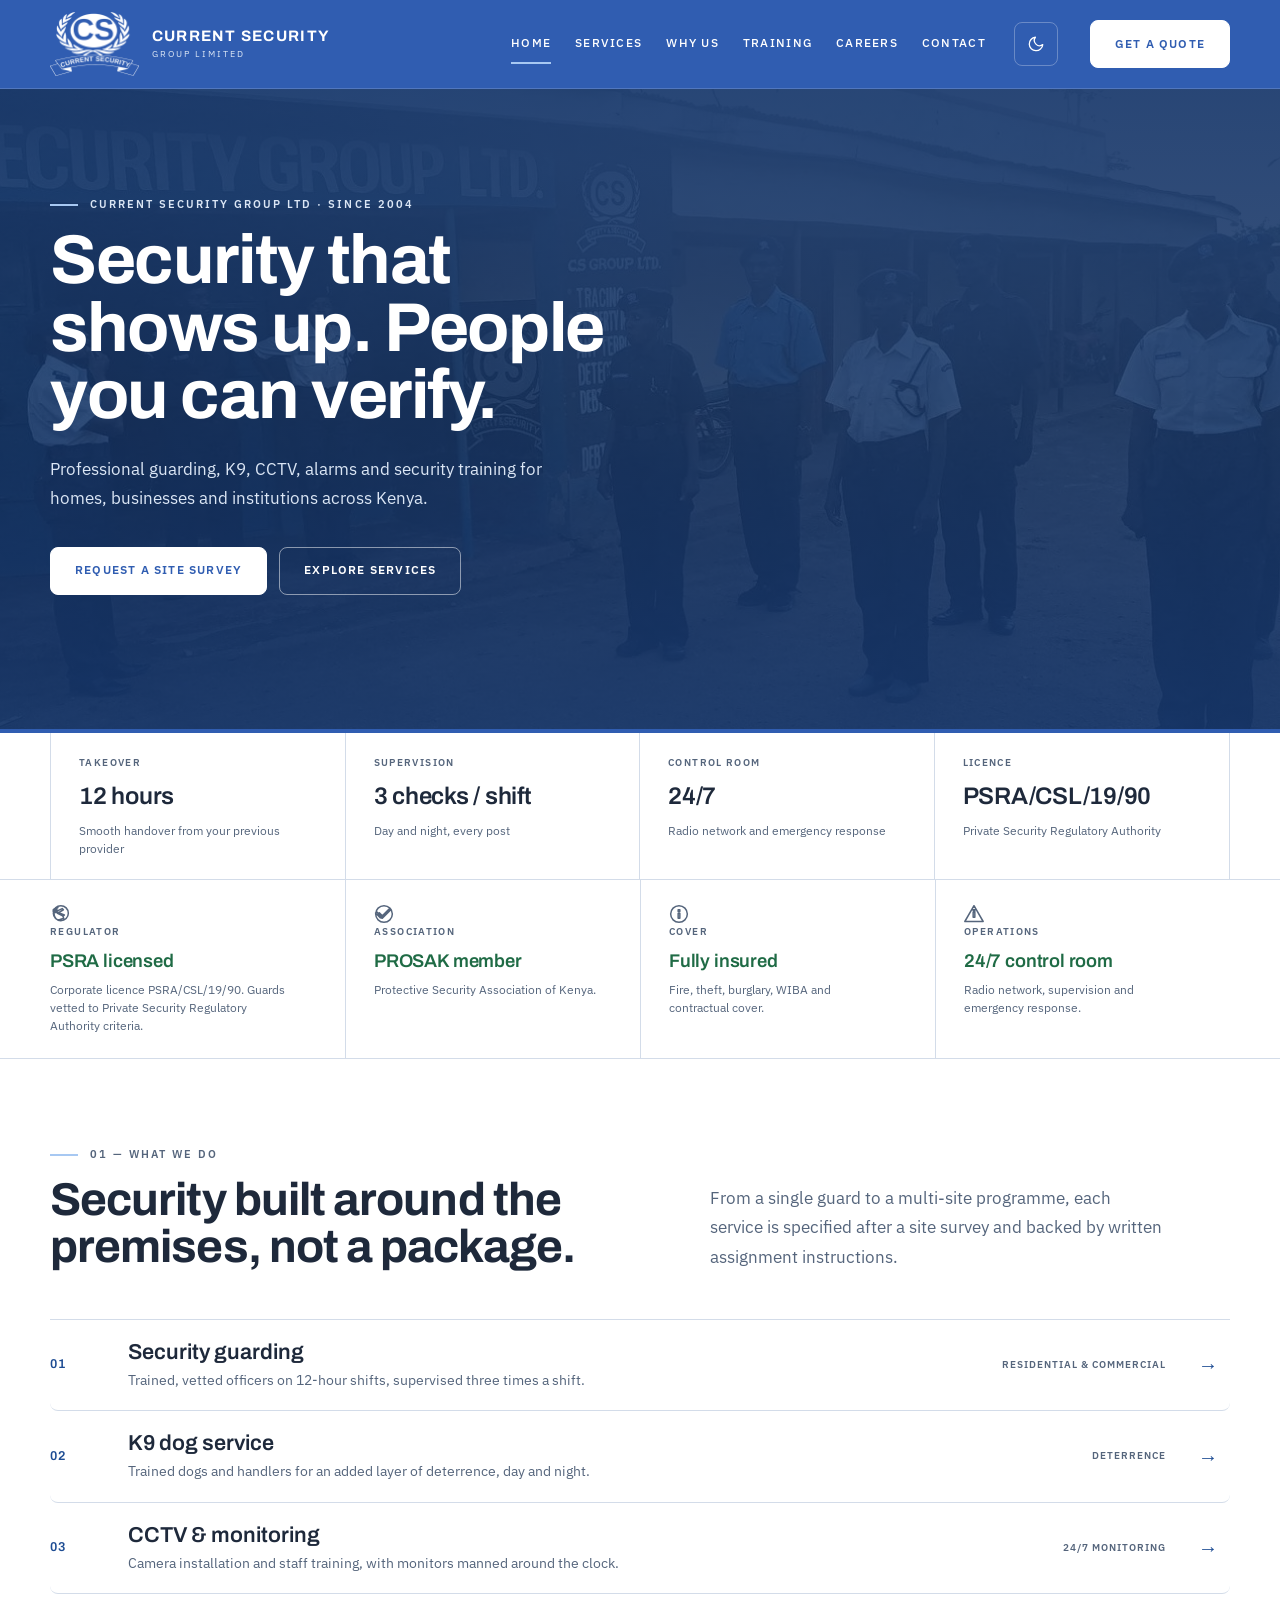
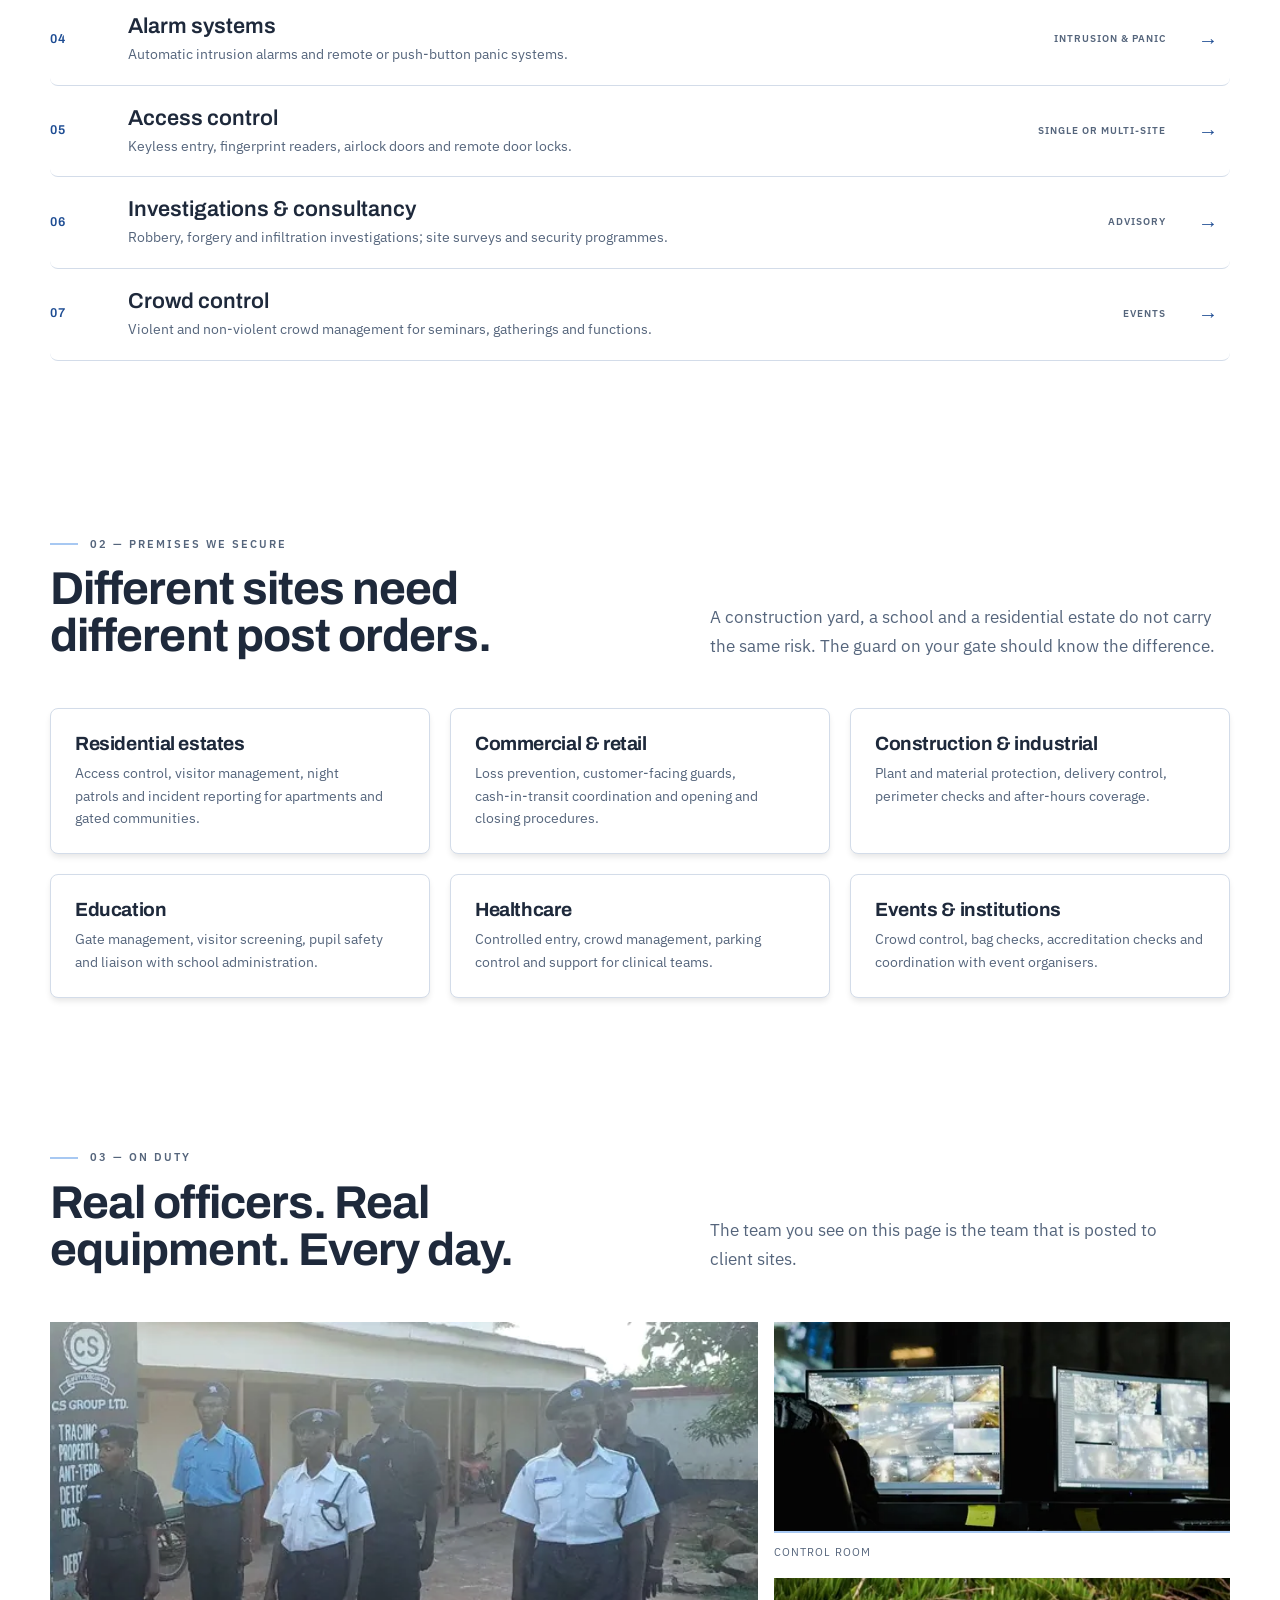
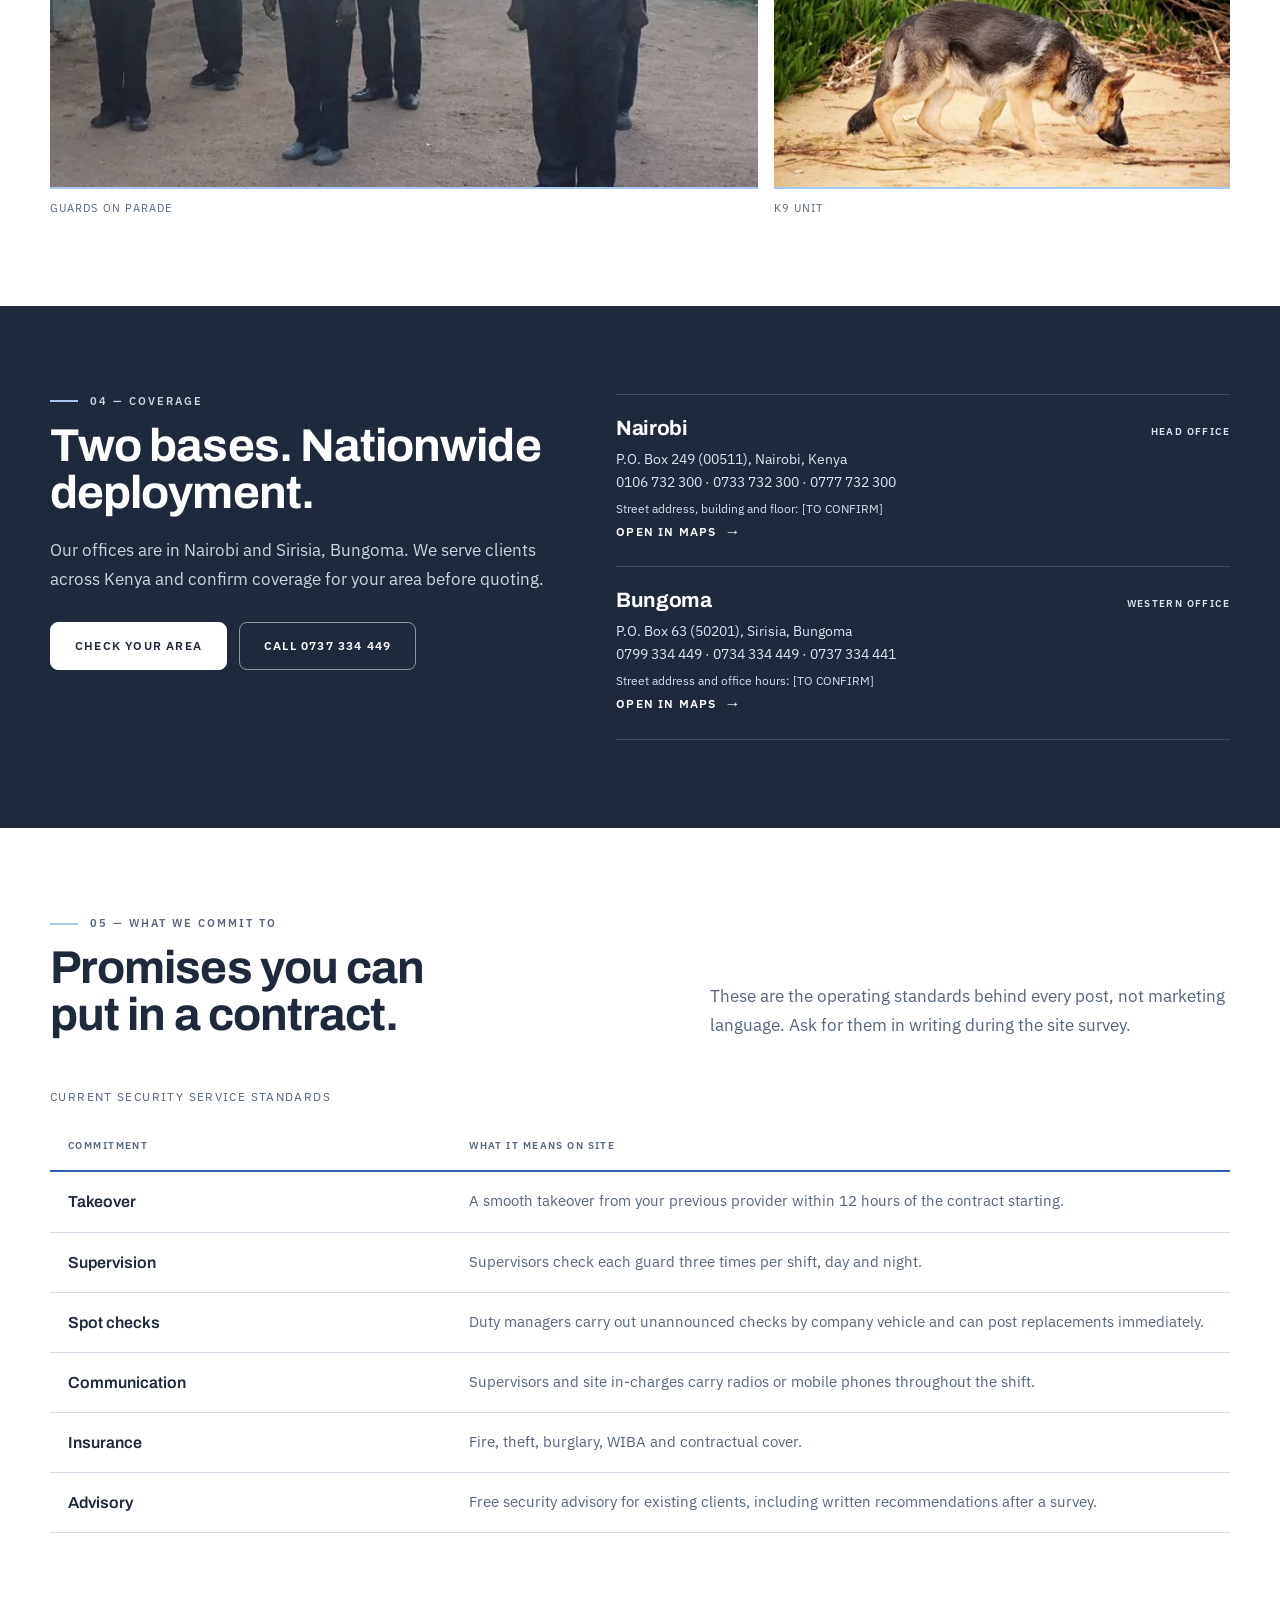
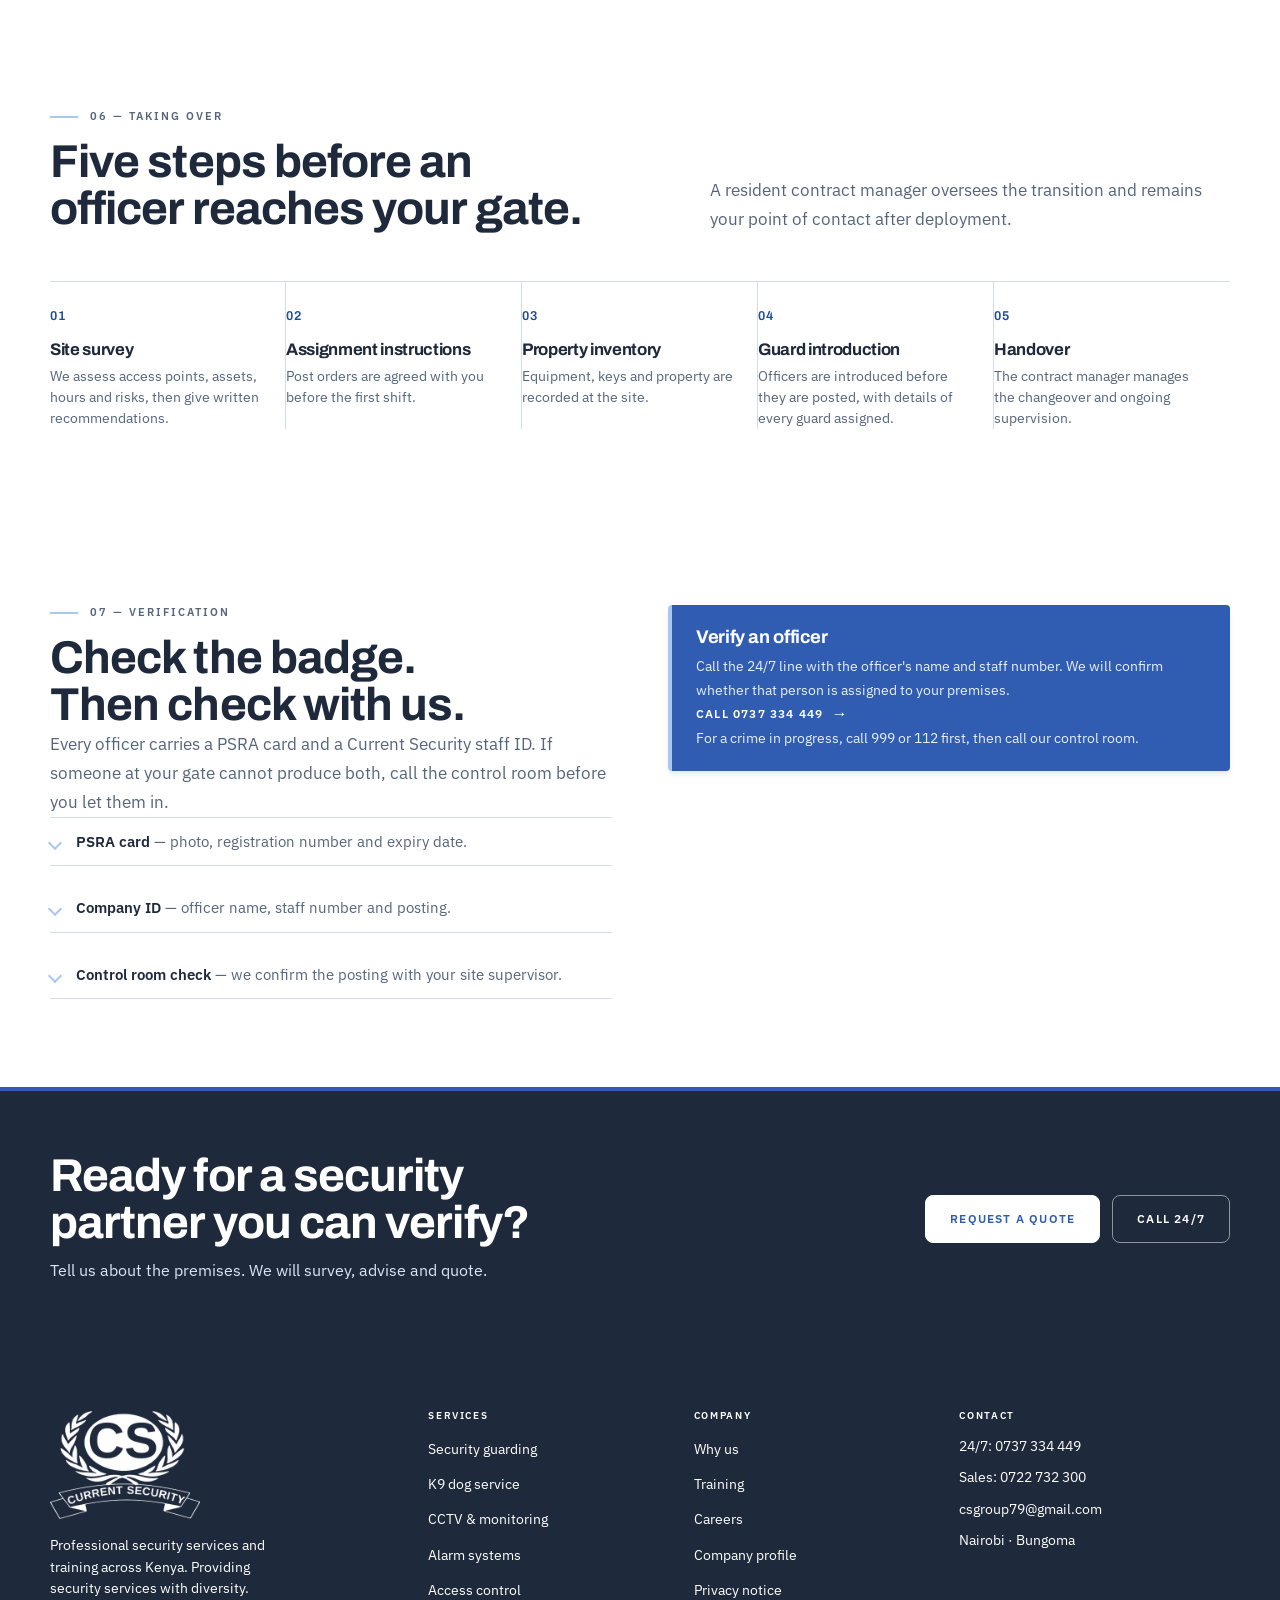
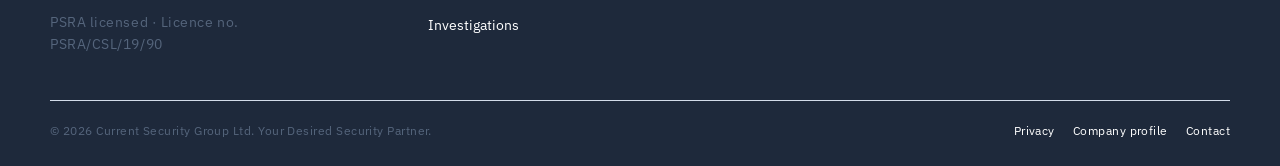
==== commit 8de729ab: "Update website design and content" ====
--- a/index.html
+++ b/index.html
@@ -96,8 +96,8 @@
   <div class="container utility__inner">
     <p class="utility__group utility__group--offices"><span class="utility__dot" aria-hidden="true"></span> 24/7 control room · Nairobi &amp; Bungoma</p>
     <div class="utility__group">
-      <span>Emergency</span>
-      <a href="tel:+254737334449">0737&nbsp;334&nbsp;449</a>
+      <span class="text--urgency">Emergency</span>
+      <a href="tel:+254737334449" class="text--urgency">0737&nbsp;334&nbsp;449</a>
       <span aria-hidden="true">/</span>
       <a href="contact.html">Contact</a>
     </div>
@@ -149,11 +149,11 @@
 
 <main id="main">
 
-  <section class="hero">
+  <section class="hero hero--backdrop">
     <div class="hero__media" aria-hidden="true">
       <picture>
         <source type="image/webp" srcset="assets/img/hero-guards-900.webp 900w, assets/img/hero-guards-1600.webp 1600w" sizes="100vw">
-        <img src="assets/img/hero-guards-900.jpg" srcset="assets/img/hero-guards-900.jpg 900w, assets/img/hero-guards-1600.jpg 1600w" sizes="100vw" alt="" width="1600" height="634" fetchpriority="high" decoding="async">
+        <img src="assets/img/hero-guards-900.jpg" srcset="assets/img/hero-guards-900.jpg 900w, assets/img/hero-guards-1600.jpg 1600w" sizes="100vw" alt="Current Security guards on parade" width="1600" height="634" fetchpriority="high" decoding="async">
       </picture>
     </div>
     <div class="container hero__grid">
@@ -165,33 +165,59 @@
           <a class="btn btn--accent" href="contact.html">Request a site survey</a>
           <a class="btn btn--outline-light" href="services.html">Explore services</a>
         </div>
-        <dl class="hero__facts">
-          <div><dt>Takeover</dt><dd>12 hours</dd></div>
-          <div><dt>Supervision</dt><dd>3 checks / shift</dd></div>
-          <div><dt>Control room</dt><dd>24/7</dd></div>
-        </dl>
-      </div>
+      </div>
+    </div>
+  </section>
+
+  <section class="stats-banner" aria-label="Service stats">
+    <div class="container">
+      <dl class="stats-grid">
+        <div class="stat">
+          <dt>Takeover</dt>
+          <dd>12 hours</dd>
+          <span>Smooth handover from your previous provider</span>
+        </div>
+        <div class="stat">
+          <dt>Supervision</dt>
+          <dd>3 checks / shift</dd>
+          <span>Day and night, every post</span>
+        </div>
+        <div class="stat">
+          <dt>Control room</dt>
+          <dd>24/7</dd>
+          <span>Radio network and emergency response</span>
+        </div>
+        <div class="stat">
+          <dt>Licence</dt>
+          <dd>PSRA/CSL/19/90</dd>
+          <span>Private Security Regulatory Authority</span>
+        </div>
+      </dl>
     </div>
   </section>
 
   <section class="trust" aria-label="Accreditations and cover">
     <div class="container trust__grid">
       <div class="trust__item">
+        <span class="icon icon--success" aria-hidden="true"><svg viewBox="0 0 24 24"><path d="M22 11c0-4.97-4.03-9-9-9s-9 4.03-9 9 4.03 9 9 9 9-4.03 9-9Zm-9 9c-4.48 0-8.17-3.65-8.17-8.17 0-3.25 1.94-6.01 4.74-7.46L3.76 7.46l1.41-1.41L9 8.34l5.66-2.83 1.41 1.41L9 11.17l6.83 3.41 1.41-1.41L9 9.76l-5.24-2.62 1.41-1.41L9 7.34 3.76 8.75l1.41 1.41L9 10.17l2.83 1.41c2.8 1.45 4.74 4.21 4.74 7.46C17.17 15.35 13.48 19 9 19Z"/></svg></span>
         <span>Regulator</span>
         <strong>PSRA licensed</strong>
         <p>Corporate licence PSRA/CSL/19/90. Guards vetted to Private Security Regulatory Authority criteria.</p>
       </div>
       <div class="trust__item">
+        <span class="icon icon--success" aria-hidden="true"><svg viewBox="0 0 24 24"><path d="M12 2c5.52 0 10 4.48 10 10s-4.48 10-10 10S2 17.52 2 12 6.48 2 12 2Zm-2 15l-5-5 1.41-1.41L10 14.17l7.79-7.79 1.41 1.41L10 16.99l10.5-10.5-1.41-1.41L10 16.17 3.29 9.46 1.88 10.87l5.59 5.59Z"/></svg></span>
         <span>Association</span>
         <strong>PROSAK member</strong>
         <p>Protective Security Association of Kenya.</p>
       </div>
       <div class="trust__item">
+        <span class="icon icon--success" aria-hidden="true"><svg viewBox="0 0 24 24"><path d="M12 2C6.48 2 2 6.48 2 12s4.48 10 10 10 10-4.48 10-10S17.52 2 12 2Zm1 15h-2v-6h2v6Zm0-8h-2V7h2v2Z"/></svg></span>
         <span>Cover</span>
         <strong>Fully insured</strong>
         <p>Fire, theft, burglary, WIBA and contractual cover.</p>
       </div>
       <div class="trust__item">
+        <span class="icon icon--urgency" aria-hidden="true"><svg viewBox="0 0 24 24"><path d="M12 2L1 21h22L12 2Zm1 14h-2v-6h2v6Zm0-8h-2V7h2v2Z"/></svg></span>
         <span>Operations</span>
         <strong>24/7 control room</strong>
         <p>Radio network, supervision and emergency response.</p>
--- a/assets/css/style.css
+++ b/assets/css/style.css
@@ -21,18 +21,21 @@
 }
 
 :root {
-  --navy: #305db1;
-  --navy-deep: #173a72;
-  --navy-soft: #3f6cc4;
+  --brand: #305db1;
+  --navy: var(--brand);
+  --brand-deep: #173a72;
+  --brand-soft: #3f6cc4;
+  --urgency: #ca8a04;
+  --urgency-hover: #b45309;
   --accent: #a7c8f2;
   --accent-fill: #6f9bd8;
   --accent-fill-hover: #5f8bc9;
   --accent-ink: #1d4c93;
-  --paper: #f4f7fc;
+  --paper: #ffffff;
   --paper-deep: #e8eef7;
   --panel: #ffffff;
   --white: #ffffff;
-  --ink: #101a2b;
+  --ink: #1e293b;
   --steel: #55657c;
   --rule: #d3dce9;
   --rule-soft: #e2e9f3;
@@ -42,7 +45,10 @@
   --font-display: "Archivo", "Arial Narrow", "Segoe UI", sans-serif;
   --font-body: "IBM Plex Sans", "Segoe UI", Roboto, Arial, sans-serif;
   --shadow: 0 24px 48px rgba(23, 58, 114, 0.14);
-  --radius: 2px;
+  --shadow-card: 0 4px 6px -1px rgb(0 0 0 / 0.1);
+  --shadow-card-hover: 0 10px 15px -3px rgb(0 0 0 / 0.1);
+  --radius: 8px;
+  --radius-sm: 4px;
 }
 
 *,
@@ -253,6 +259,21 @@
 .small {
   font-size: 0.825rem;
   color: var(--steel);
+}
+
+.text--urgency {
+  color: var(--urgency);
+  font-weight: 600;
+}
+
+.text--success {
+  color: var(--success);
+  font-weight: 600;
+}
+
+.utility .text--urgency,
+.utility a.text--urgency {
+  color: var(--urgency);
 }
 
 /* --------------------------------------------------------------------------
@@ -281,14 +302,16 @@
 }
 
 .btn--accent {
-  background: var(--accent-fill);
-  border-color: var(--accent-fill);
-  color: var(--ink);
+  background: var(--white);
+  border-color: var(--white);
+  color: var(--brand);
+  font-weight: 700;
 }
 
 .btn--accent:hover {
-  background: var(--accent-fill-hover);
-  border-color: var(--accent-fill-hover);
+  background: #f8fafc;
+  border-color: #f8fafc;
+  color: var(--brand-deep);
   text-decoration: none;
 }
 
@@ -335,7 +358,7 @@
 
 .btn--accent:focus-visible,
 .btn--accent:hover {
-  outline-color: var(--navy);
+  outline-color: var(--brand);
 }
 
 .link-arrow {
@@ -349,6 +372,39 @@
   text-transform: uppercase;
 }
 
+/* --- Icon utilities --- */
+
+.icon {
+  display: inline-flex;
+  align-items: center;
+  justify-content: center;
+  width: 20px;
+  height: 20px;
+  flex: none;
+}
+
+.icon svg {
+  width: 100%;
+  height: 100%;
+  fill: none;
+  stroke: currentColor;
+  stroke-linecap: round;
+  stroke-linejoin: round;
+  stroke-width: 1.8;
+}
+
+.icon--brand {
+  color: var(--brand);
+}
+
+.icon--urgency {
+  color: var(--urgency);
+}
+
+.icon--success {
+  color: var(--success);
+}
+
 .link-arrow::after {
   content: "\2192";
   font-size: 1rem;
@@ -371,11 +427,7 @@
    -------------------------------------------------------------------------- */
 
 .utility {
-  background: var(--navy-deep);
-  color: #dbe6f5;
-  font-size: 0.68rem;
-  letter-spacing: 0.1em;
-  text-transform: uppercase;
+  display: none;
 }
 
 .utility__inner {
@@ -393,13 +445,13 @@
 }
 
 .utility a {
-  color: #c6dcf7;
+  color: var(--white);
   font-weight: 600;
   text-decoration: none;
 }
 
 .utility a:hover {
-  color: var(--accent);
+  color: var(--white);
   text-decoration: underline;
 }
 
@@ -414,15 +466,15 @@
   position: sticky;
   top: 0;
   z-index: 80;
-  background: var(--navy);
-  border-bottom: 1px solid rgba(167, 200, 242, 0.5);
+  background: var(--brand);
+  border-bottom: 1px solid rgba(255, 255, 255, 0.16);
 }
 
 .header__inner {
   display: flex;
   align-items: center;
   gap: 28px;
-  min-height: 76px;
+  min-height: 88px;
 }
 
 .brand {
@@ -440,7 +492,7 @@
 
 .brand__mark {
   width: auto;
-  height: 54px;
+  height: 64px;
 }
 
 .brand__text {
@@ -478,7 +530,7 @@
   display: block;
   padding: 9px 0;
   border-bottom: 2px solid transparent;
-  color: #dbe3ef;
+  color: var(--white);
   font-size: 0.72rem;
   font-weight: 500;
   letter-spacing: 0.11em;
@@ -487,7 +539,7 @@
 }
 
 .site-nav a:hover {
-  border-bottom-color: rgba(167, 200, 242, 0.6);
+  border-bottom-color: rgba(255, 255, 255, 0.6);
   color: var(--white);
 }
 
@@ -616,9 +668,9 @@
   max-height: calc(100vh - 76px);
   overflow: auto;
   padding: 20px 24px 28px;
-  border-top: 1px solid var(--accent);
-  border-bottom: 1px solid var(--accent);
-  background: var(--navy-deep);
+  border-top: 1px solid var(--brand);
+  border-bottom: 1px solid var(--brand);
+  background: var(--ink);
   box-shadow: 0 24px 40px rgba(0, 0, 0, 0.35);
 }
 
@@ -652,7 +704,7 @@
 }
 
 .mobile-nav__phone {
-  color: #dbe6f5;
+  color: var(--white);
   font-size: 0.8rem;
   letter-spacing: 0.08em;
   text-align: center;
@@ -670,8 +722,8 @@
   min-height: 640px;
   padding: 92px 0 76px;
   overflow: hidden;
-  background: var(--navy);
-  color: var(--white);
+  background: var(--paper);
+  color: var(--ink);
 }
 
 .hero__media {
@@ -730,7 +782,7 @@
 
 .hero__lede {
   max-width: 52ch;
-  color: #d3dce9;
+  color: var(--steel);
   font-size: 1.075rem;
 }
 
@@ -741,48 +793,127 @@
   margin: 34px 0 42px;
 }
 
-.hero__facts {
-  display: flex;
-  margin: 0;
-  padding-top: 20px;
-  border-top: 1px solid var(--rule-dark);
-}
-
-.hero__facts div {
-  margin-right: 30px;
-  padding-right: 30px;
-  border-right: 1px solid var(--rule-dark);
-}
-
-.hero__facts div:last-child {
-  margin-right: 0;
-  padding-right: 0;
+/* --- Backdrop hero (image behind text with overlay) --- */
+
+.hero--backdrop {
+  background: var(--brand-deep);
+  color: var(--white);
+}
+
+.hero--backdrop .hero__media img {
+  filter: grayscale(0.4) contrast(1.1) brightness(0.55);
+  opacity: 1;
+  transition: transform 0.2s ease;
+}
+
+.hero--backdrop:hover .hero__media img {
+  transform: scale(1.02);
+}
+
+.hero--backdrop::before {
+  content: "";
+  position: absolute;
+  inset: 0;
+  z-index: 1;
+  background: linear-gradient(180deg, rgba(23, 58, 114, 0.85) 0%, rgba(23, 58, 114, 0.7) 50%, rgba(23, 58, 114, 0.85) 100%);
+}
+
+.hero--backdrop::after {
+  display: none;
+}
+
+.hero--backdrop .hero__grid {
+  position: relative;
+  z-index: 2;
+}
+
+.hero--backdrop .hero__content {
+  max-width: 780px;
+}
+
+.hero--backdrop .hero__lede {
+  color: #dbe6f5;
+}
+
+.hero--backdrop .eyebrow {
+  color: #dbe6f5;
+}
+
+.hero--backdrop .eyebrow::before {
+  background: var(--accent);
+}
+
+.hero--backdrop .btn--accent {
+  background: var(--white);
+  border-color: var(--white);
+  color: var(--brand);
+  font-weight: 700;
+}
+
+.hero--backdrop .btn--accent:hover {
+  background: #f8fafc;
+  border-color: #f8fafc;
+  color: var(--brand-deep);
+}
+
+.hero--backdrop .btn--outline-light {
+  border-color: rgba(255, 255, 255, 0.5);
+  color: var(--white);
+}
+
+.hero--backdrop .btn--outline-light:hover {
+  background: var(--white);
+  color: var(--brand);
+}
+
+/* --- Stats banner beneath hero --- */
+
+.stats-banner {
+  background: var(--white);
+  border-bottom: 1px solid var(--rule);
+  border-top: 4px solid var(--brand);
+}
+
+.stats-banner .stats-grid {
+  display: grid;
+  grid-template-columns: repeat(4, 1fr);
+  gap: 0;
+  border-left: 1px solid var(--rule);
+  border-right: 1px solid var(--rule);
+}
+
+.stats-banner .stat {
+  padding: 22px 28px;
+  border-right: 1px solid var(--rule);
+}
+
+.stats-banner .stat:last-child {
   border-right: 0;
 }
 
-.hero__facts div:first-child {
-  padding-left: 0;
-}
-
-.hero__facts div:last-child {
-  padding-right: 0;
-  border-right: 0;
-}
-
-.hero__facts dt {
-  color: #cfdaea;
+.stats-banner .stat dt {
+  color: var(--steel);
   font-size: 0.62rem;
   font-weight: 600;
   letter-spacing: 0.14em;
   text-transform: uppercase;
 }
 
-.hero__facts dd {
+.stats-banner .stat dd {
   margin-top: 4px;
   font-family: var(--font-display);
-  font-size: 1.3rem;
+  font-size: 1.5rem;
   font-weight: 600;
   letter-spacing: -0.01em;
+  color: var(--ink);
+}
+
+.stats-banner .stat span {
+  display: block;
+  margin-top: 4px;
+  color: var(--steel);
+  font-size: 0.78rem;
+  line-height: 1.45;
 }
 
 /* --------------------------------------------------------------------------
@@ -825,6 +956,7 @@
   font-size: 1.15rem;
   font-weight: 600;
   letter-spacing: -0.01em;
+  color: var(--success);
 }
 
 .trust__item p {
@@ -850,17 +982,17 @@
 }
 
 .section--navy {
-  background: var(--navy);
+  background: var(--ink);
   color: var(--white);
 }
 
 .section--navy .lede,
 .section--navy .small {
-  color: #dbe6f5;
+  color: #cbd5e1;
 }
 
 .section--navy .eyebrow {
-  color: #dbe6f5;
+  color: #cbd5e1;
 }
 
 .section--navy a {
@@ -872,8 +1004,8 @@
 }
 
 .section--navy .checklist li {
-  border-bottom-color: var(--rule-dark);
-  color: #dbe6f5;
+  border-bottom-color: var(--rule);
+  color: #cbd5e1;
 }
 
 .section--navy .checklist strong {
@@ -914,17 +1046,20 @@
   grid-template-columns: 54px minmax(0, 1fr) 190px 28px;
   gap: 24px;
   align-items: center;
-  padding: 24px 8px 24px 0;
+  padding: 20px 12px 20px 0;
   border-bottom: 1px solid var(--rule);
   color: var(--ink);
   text-decoration: none;
-  transition: background-color 0.15s ease, padding-left 0.15s ease;
+  border-radius: var(--radius);
+  transition: transform 0.2s ease, box-shadow 0.2s ease, border-color 0.2s ease;
 }
 
 .service-row:hover {
-  padding-left: 10px;
-  background: rgba(167, 200, 242, 0.1);
+  transform: translateY(-2px);
+  box-shadow: var(--shadow-card-hover);
+  border-color: var(--brand);
   text-decoration: none;
+  background: var(--panel);
 }
 
 .service-row__num {
@@ -973,18 +1108,22 @@
 .sector-grid {
   display: grid;
   grid-template-columns: repeat(3, 1fr);
-  border-top: 1px solid var(--rule);
+  gap: 20px;
 }
 
 .sector {
-  padding: 26px 32px 30px 0;
-  border-bottom: 1px solid var(--rule);
-}
-
-.sector:nth-child(3n + 2),
-.sector:nth-child(3n + 3) {
-  padding-left: 32px;
-  border-left: 1px solid var(--rule);
+  padding: 24px;
+  border: 1px solid var(--rule);
+  background: var(--panel);
+  border-radius: var(--radius);
+  box-shadow: var(--shadow-card);
+  transition: transform 0.2s ease, box-shadow 0.2s ease;
+}
+
+.sector:hover {
+  transform: translateY(-2px);
+  box-shadow: var(--shadow-card-hover);
+  border-color: var(--brand);
 }
 
 .sector h3 {
@@ -1117,8 +1256,16 @@
 .office-card {
   padding: 24px;
   border: 1px solid var(--rule);
-  border-top: 3px solid var(--accent);
+  border-top: 3px solid var(--brand);
   background: var(--panel);
+  border-radius: var(--radius);
+  box-shadow: var(--shadow-card);
+  transition: transform 0.2s ease, box-shadow 0.2s ease;
+}
+
+.office-card:hover {
+  transform: translateY(-2px);
+  box-shadow: var(--shadow-card-hover);
 }
 
 .office-card h3 {
@@ -1186,7 +1333,7 @@
 }
 
 .standards thead th {
-  border-bottom: 2px solid var(--navy);
+  border-bottom: 2px solid var(--brand);
   color: var(--steel);
   font-size: 0.64rem;
   font-weight: 600;
@@ -1275,8 +1422,8 @@
 
 .cta {
   padding: 62px 0;
-  border-top: 4px solid var(--accent);
-  background: var(--navy);
+  border-top: 4px solid var(--brand);
+  background: var(--ink);
   color: var(--white);
 }
 
@@ -1309,8 +1456,8 @@
 
 .site-footer {
   padding: 64px 0 26px;
-  background: var(--navy-deep);
-  color: #dbe6f5;
+  background: var(--ink);
+  color: var(--white);
 }
 
 .footer__grid {
@@ -1332,7 +1479,7 @@
 
 .footer__brand-note {
   margin-top: 12px;
-  color: #c0cee0;
+  color: var(--steel);
   font-size: 0.7rem;
   letter-spacing: 0.04em;
 }
@@ -1356,13 +1503,13 @@
 }
 
 .footer__col a {
-  color: #dbe6f5;
+  color: var(--white);
   font-size: 0.86rem;
   text-decoration: none;
 }
 
 .footer__col a:hover {
-  color: var(--accent);
+  color: var(--brand);
   text-decoration: underline;
 }
 
@@ -1373,7 +1520,7 @@
 
 .footer__contact a {
   color: var(--white);
-  text-decoration-color: rgba(167, 200, 242, 0.65);
+  text-decoration-color: var(--brand);
 }
 
 .footer__bottom {
@@ -1383,8 +1530,8 @@
   gap: 24px;
   margin-top: 44px;
   padding-top: 20px;
-  border-top: 1px solid var(--rule-dark);
-  color: #c0cee0;
+  border-top: 1px solid var(--rule);
+  color: var(--steel);
   font-size: 0.72rem;
   letter-spacing: 0.04em;
 }
@@ -1400,12 +1547,12 @@
 }
 
 .footer__legal a {
-  color: #dbe6f5;
+  color: var(--white);
   text-decoration: none;
 }
 
 .footer__legal a:hover {
-  color: var(--accent);
+  color: var(--brand);
 }
 
 /* --------------------------------------------------------------------------
@@ -1414,9 +1561,9 @@
 
 .page-head {
   padding: 62px 0 66px;
-  border-bottom: 4px solid var(--accent);
-  background: var(--navy);
-  color: var(--white);
+  border-bottom: 4px solid var(--brand);
+  background: var(--paper);
+  color: var(--ink);
 }
 
 .page-head h1 {
@@ -1427,7 +1574,7 @@
 
 .page-head .lede {
   max-width: 60ch;
-  color: #dbe6f5;
+  color: var(--steel);
 }
 
 .breadcrumb {
@@ -1435,19 +1582,19 @@
   flex-wrap: wrap;
   gap: 10px;
   margin-bottom: 26px;
-  color: #d3e0ef;
+  color: var(--steel);
   font-size: 0.68rem;
   letter-spacing: 0.1em;
   text-transform: uppercase;
 }
 
 .breadcrumb a {
-  color: #d5deea;
+  color: var(--brand);
   text-decoration: none;
 }
 
 .breadcrumb a:hover {
-  color: #dbe6f5;
+  color: var(--brand-deep);
   text-decoration: underline;
 }
 
@@ -1479,7 +1626,7 @@
 }
 
 .anchor-nav a:hover {
-  color: var(--navy);
+  color: var(--brand);
   text-decoration: underline;
 }
 
@@ -1522,7 +1669,7 @@
 .service-block__media figcaption {
   padding: 10px 14px;
   border-top: 3px solid var(--accent);
-  background: var(--navy);
+  background: var(--ink);
   color: #d3e0ef;
   font-size: 0.66rem;
   letter-spacing: 0.08em;
@@ -1573,18 +1720,23 @@
 .also-grid {
   display: grid;
   grid-template-columns: repeat(4, 1fr);
-  border-top: 1px solid var(--rule);
+  gap: 20px;
 }
 
 .also-grid article {
-  padding: 24px 24px 26px 0;
-  border-bottom: 1px solid var(--rule);
+  padding: 24px;
+  border: 1px solid var(--rule);
+  background: var(--panel);
+  border-radius: var(--radius);
+  box-shadow: var(--shadow-card);
+  transition: transform 0.2s ease, box-shadow 0.2s ease;
   scroll-margin-top: 100px;
 }
 
-.also-grid article + article {
-  padding-left: 24px;
-  border-left: 1px solid var(--rule);
+.also-grid article:hover {
+  transform: translateY(-2px);
+  box-shadow: var(--shadow-card-hover);
+  border-color: var(--brand);
 }
 
 .also-grid h3 {
@@ -1605,18 +1757,22 @@
 .course-grid {
   display: grid;
   grid-template-columns: 1fr 1fr;
-  border-top: 1px solid var(--rule);
+  gap: 20px;
 }
 
 .course {
-  padding: 26px 34px 30px 0;
-  border-bottom: 1px solid var(--rule);
-}
-
-.course:nth-child(even) {
-  padding-right: 0;
-  padding-left: 34px;
-  border-left: 1px solid var(--rule);
+  padding: 24px;
+  border: 1px solid var(--rule);
+  background: var(--panel);
+  border-radius: var(--radius);
+  box-shadow: var(--shadow-card);
+  transition: transform 0.2s ease, box-shadow 0.2s ease;
+}
+
+.course:hover {
+  transform: translateY(-2px);
+  box-shadow: var(--shadow-card-hover);
+  border-color: var(--brand);
 }
 
 .course h3 {
@@ -1659,6 +1815,14 @@
   padding: 30px;
   border: 1px solid var(--rule);
   background: var(--panel);
+  border-radius: var(--radius);
+  box-shadow: var(--shadow-card);
+  transition: transform 0.2s ease, box-shadow 0.2s ease;
+}
+
+.form-panel:hover {
+  transform: translateY(-2px);
+  box-shadow: var(--shadow-card-hover);
 }
 
 .form-panel h2,
@@ -1812,6 +1976,14 @@
   padding: 22px 24px;
   border-left: 4px solid var(--accent);
   background: var(--panel);
+  border-radius: var(--radius-sm);
+  box-shadow: var(--shadow-card);
+  transition: transform 0.2s ease, box-shadow 0.2s ease;
+}
+
+.callout:hover {
+  transform: translateY(-2px);
+  box-shadow: var(--shadow-card-hover);
 }
 
 .callout h2,
@@ -1959,7 +2131,7 @@
 
 .stat-row strong {
   display: block;
-  color: var(--navy);
+  color: var(--brand);
   font-family: var(--font-display);
   font-size: 2.3rem;
   font-weight: 600;
@@ -2127,7 +2299,7 @@
   min-height: 68vh;
   align-items: center;
   padding: 72px 0;
-  background: var(--navy);
+  background: var(--ink);
   color: var(--white);
 }
 
@@ -2257,8 +2429,8 @@
     display: grid;
     grid-template-columns: repeat(3, 1fr);
     padding-bottom: env(safe-area-inset-bottom, 0px);
-    border-top: 1px solid var(--accent);
-    background: var(--navy-deep);
+    border-top: 1px solid var(--brand);
+    background: var(--ink);
   }
 
   .mobile-actions a {
@@ -2278,8 +2450,9 @@
 
   .mobile-actions a:last-child {
     border-right: 0;
-    background: var(--accent-fill);
-    color: var(--ink);
+    background: var(--white);
+    color: var(--brand);
+    font-weight: 700;
   }
 
   .mobile-actions svg {
@@ -2452,6 +2625,23 @@
   .profile__meta {
     grid-template-columns: 1fr;
   }
+
+  .hero--backdrop .hero__grid {
+    max-width: none;
+  }
+
+  .stats-banner .stats-grid {
+    grid-template-columns: 1fr 1fr;
+  }
+
+  .stats-banner .stat {
+    border-right: 0;
+    border-bottom: 1px solid var(--rule);
+  }
+
+  .stats-banner .stat:last-child {
+    border-bottom: 0;
+  }
 }
 
 @media (max-width: 600px) {
@@ -2562,6 +2752,10 @@
 
   .page-head h1 {
     font-size: clamp(2.1rem, 9vw, 2.9rem);
+  }
+
+  .stats-banner .stats-grid {
+    grid-template-columns: 1fr;
   }
 }
 
@@ -2650,6 +2844,43 @@
   outline-color: var(--white);
 }
 
+/* --- Dark mode fixes for restructured components --- */
+
+[data-theme="dark"] .site-footer {
+  background: #0b1729;
+  color: var(--white);
+}
+
+[data-theme="dark"] .section--navy {
+  background: #0b1729;
+  color: var(--white);
+}
+
+[data-theme="dark"] .section--navy .lede,
+[data-theme="dark"] .section--navy .small {
+  color: #cbd5e1;
+}
+
+[data-theme="dark"] .stats-banner {
+  background: #0b1729;
+}
+
+[data-theme="dark"] .stats-banner .stat dt {
+  color: var(--steel);
+}
+
+[data-theme="dark"] .stats-banner .stat dd {
+  color: var(--ink);
+}
+
+[data-theme="dark"] .cta {
+  background: #0b1729;
+}
+
+[data-theme="dark"] .cta p {
+  color: #cbd5e1;
+}
+
 [data-theme="dark"] .office-card .link-arrow,
 [data-theme="dark"] .field--check a {
   color: var(--accent-ink);
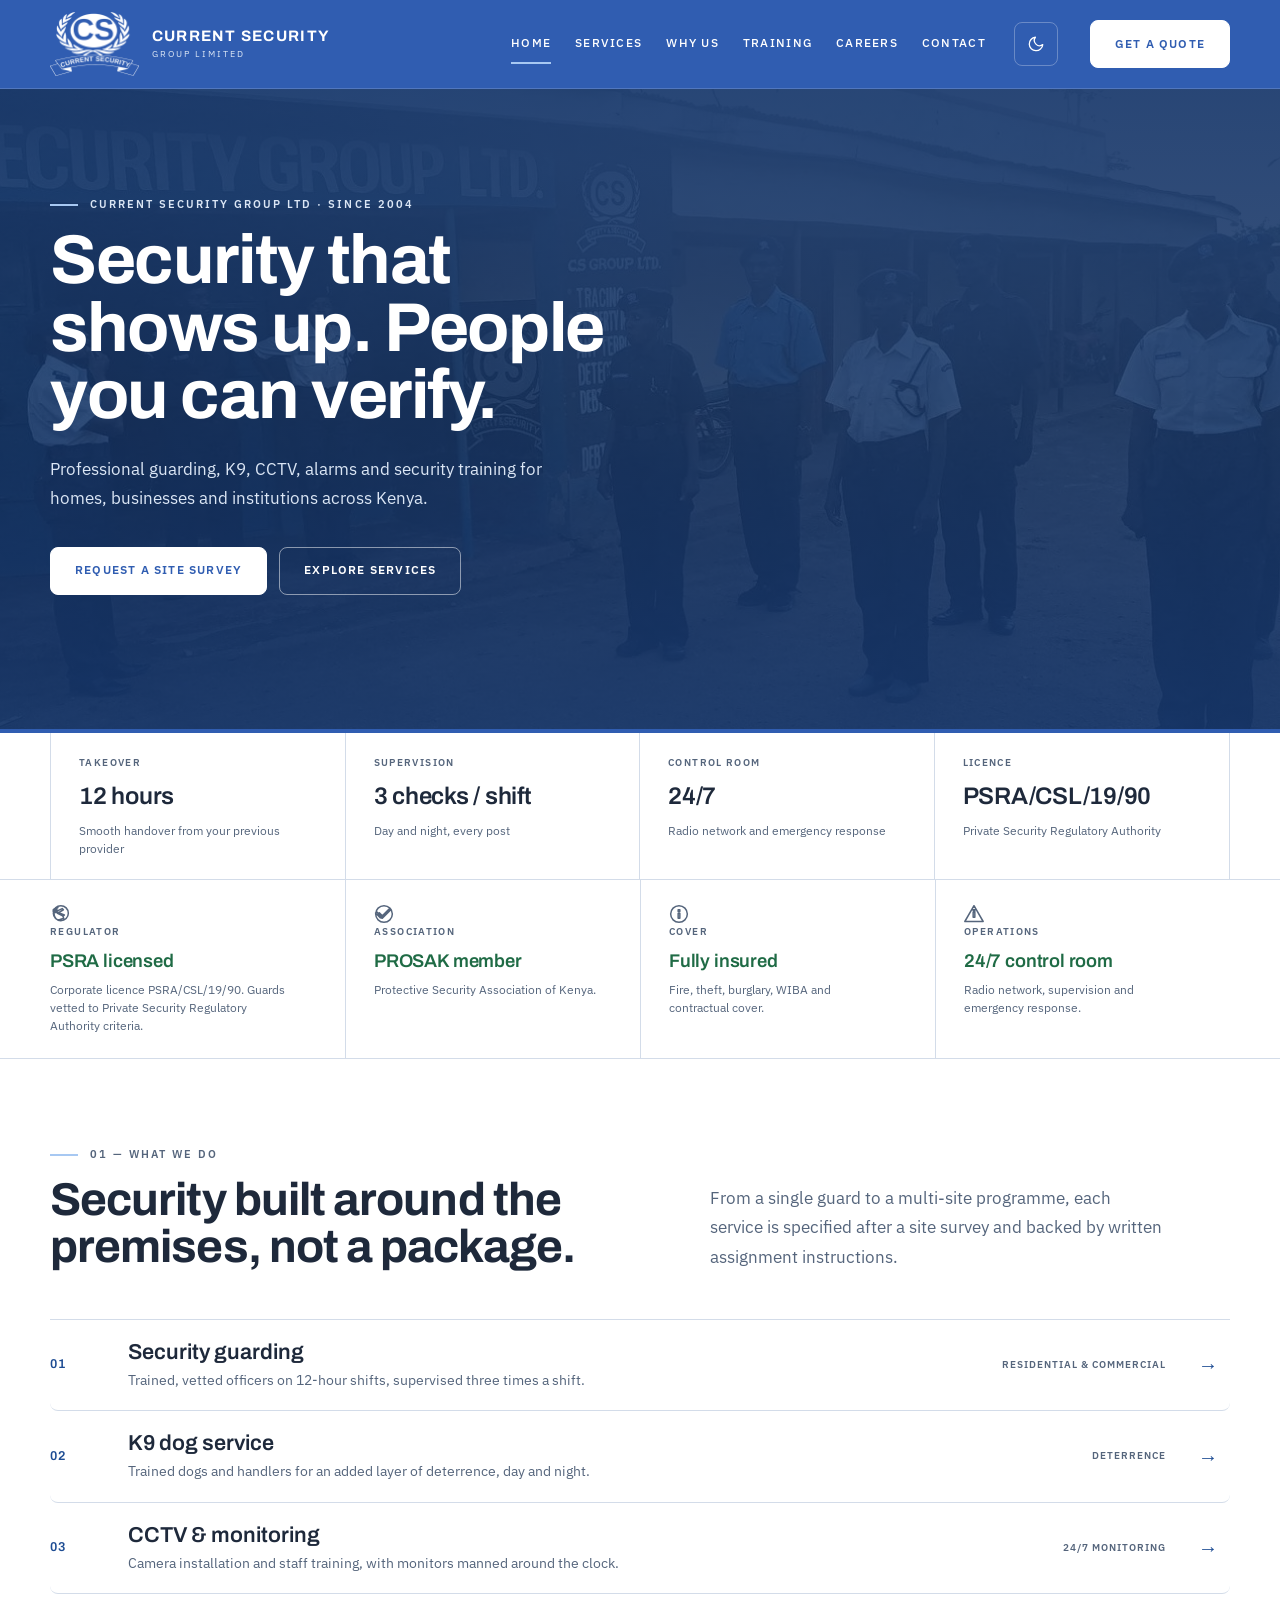
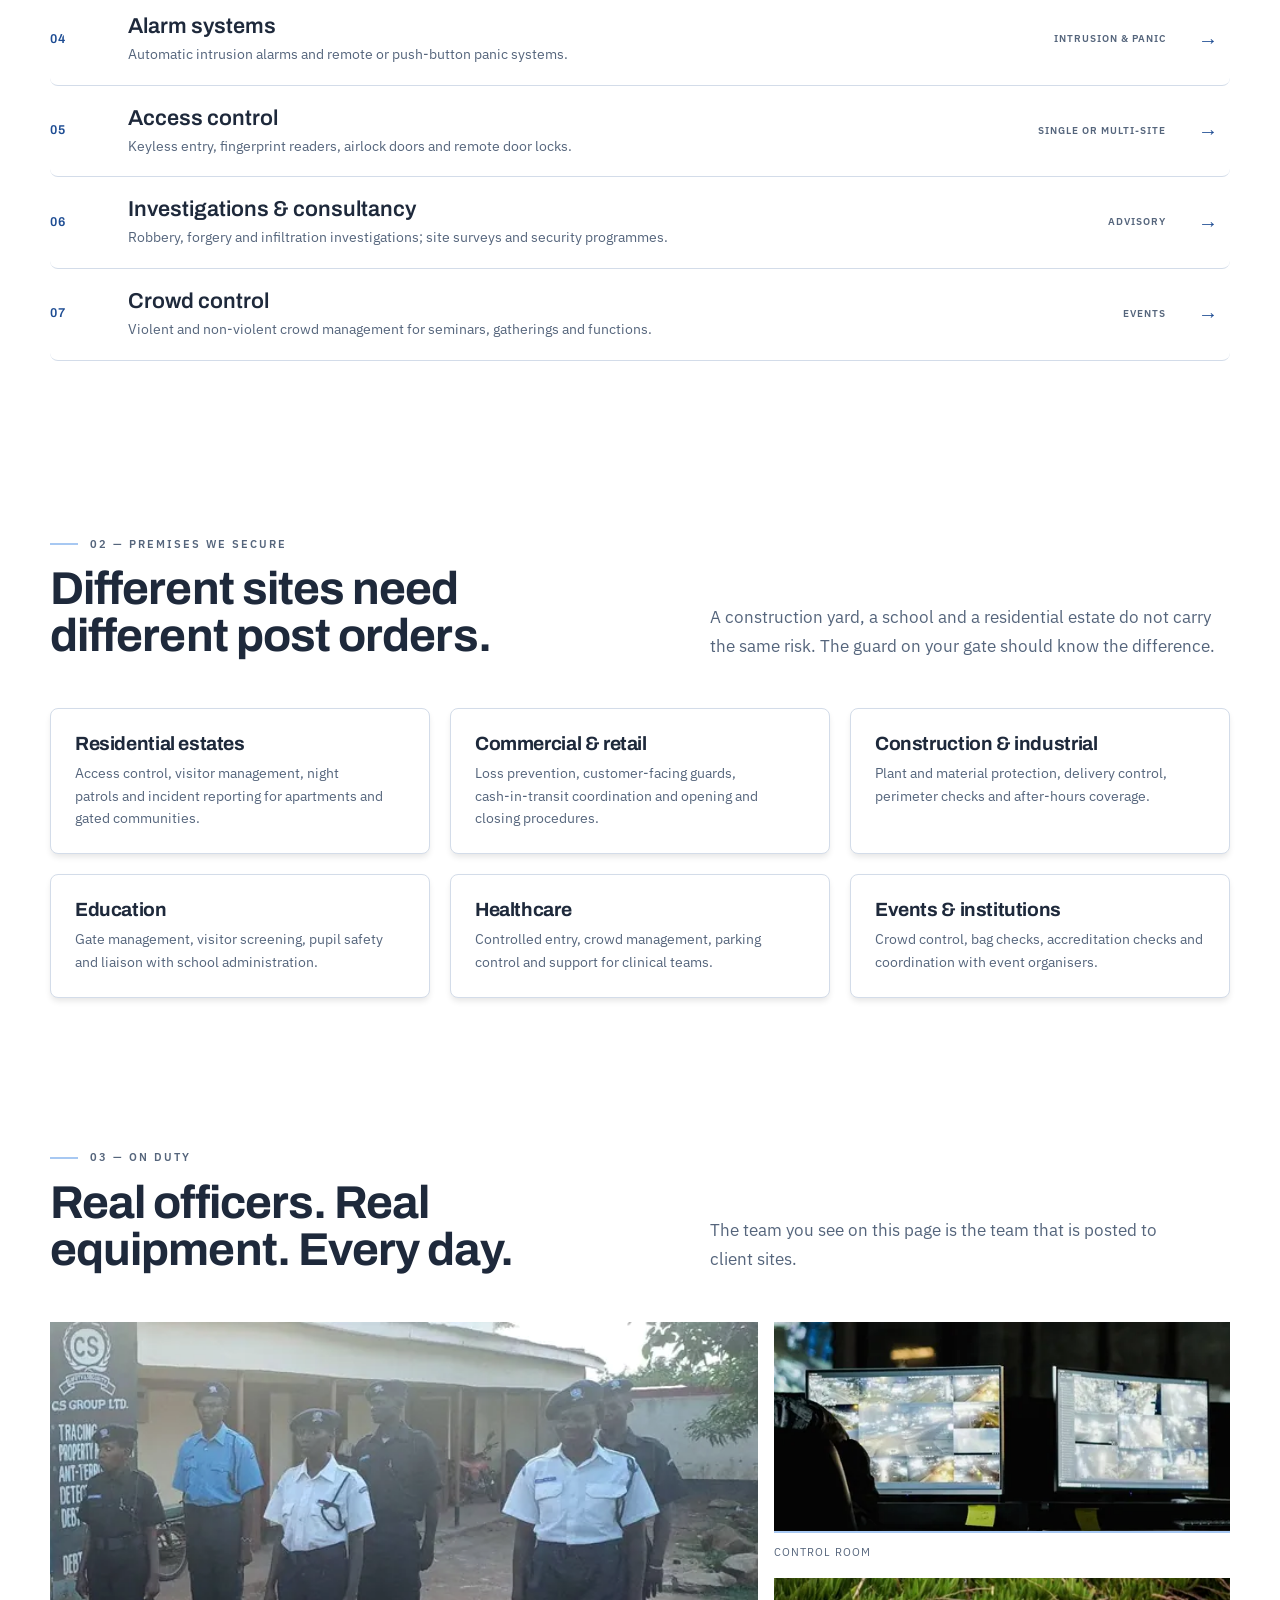
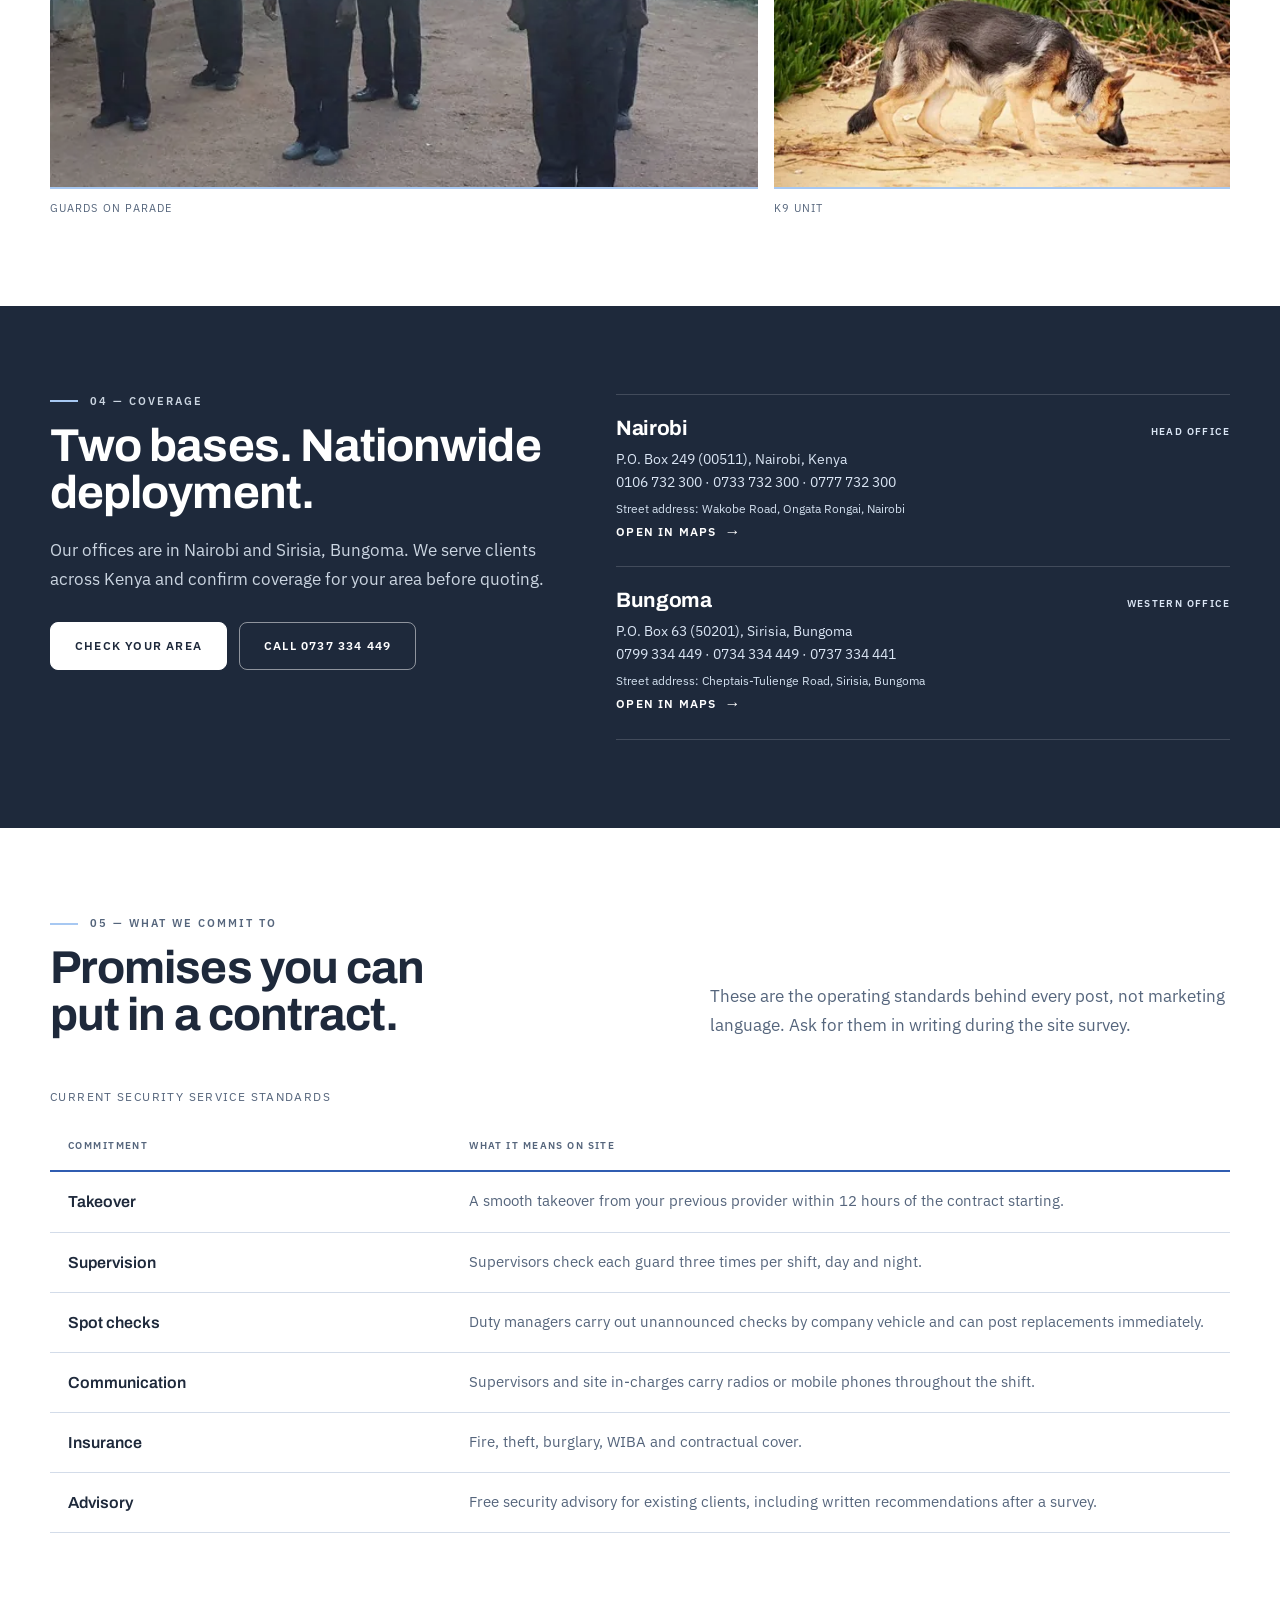
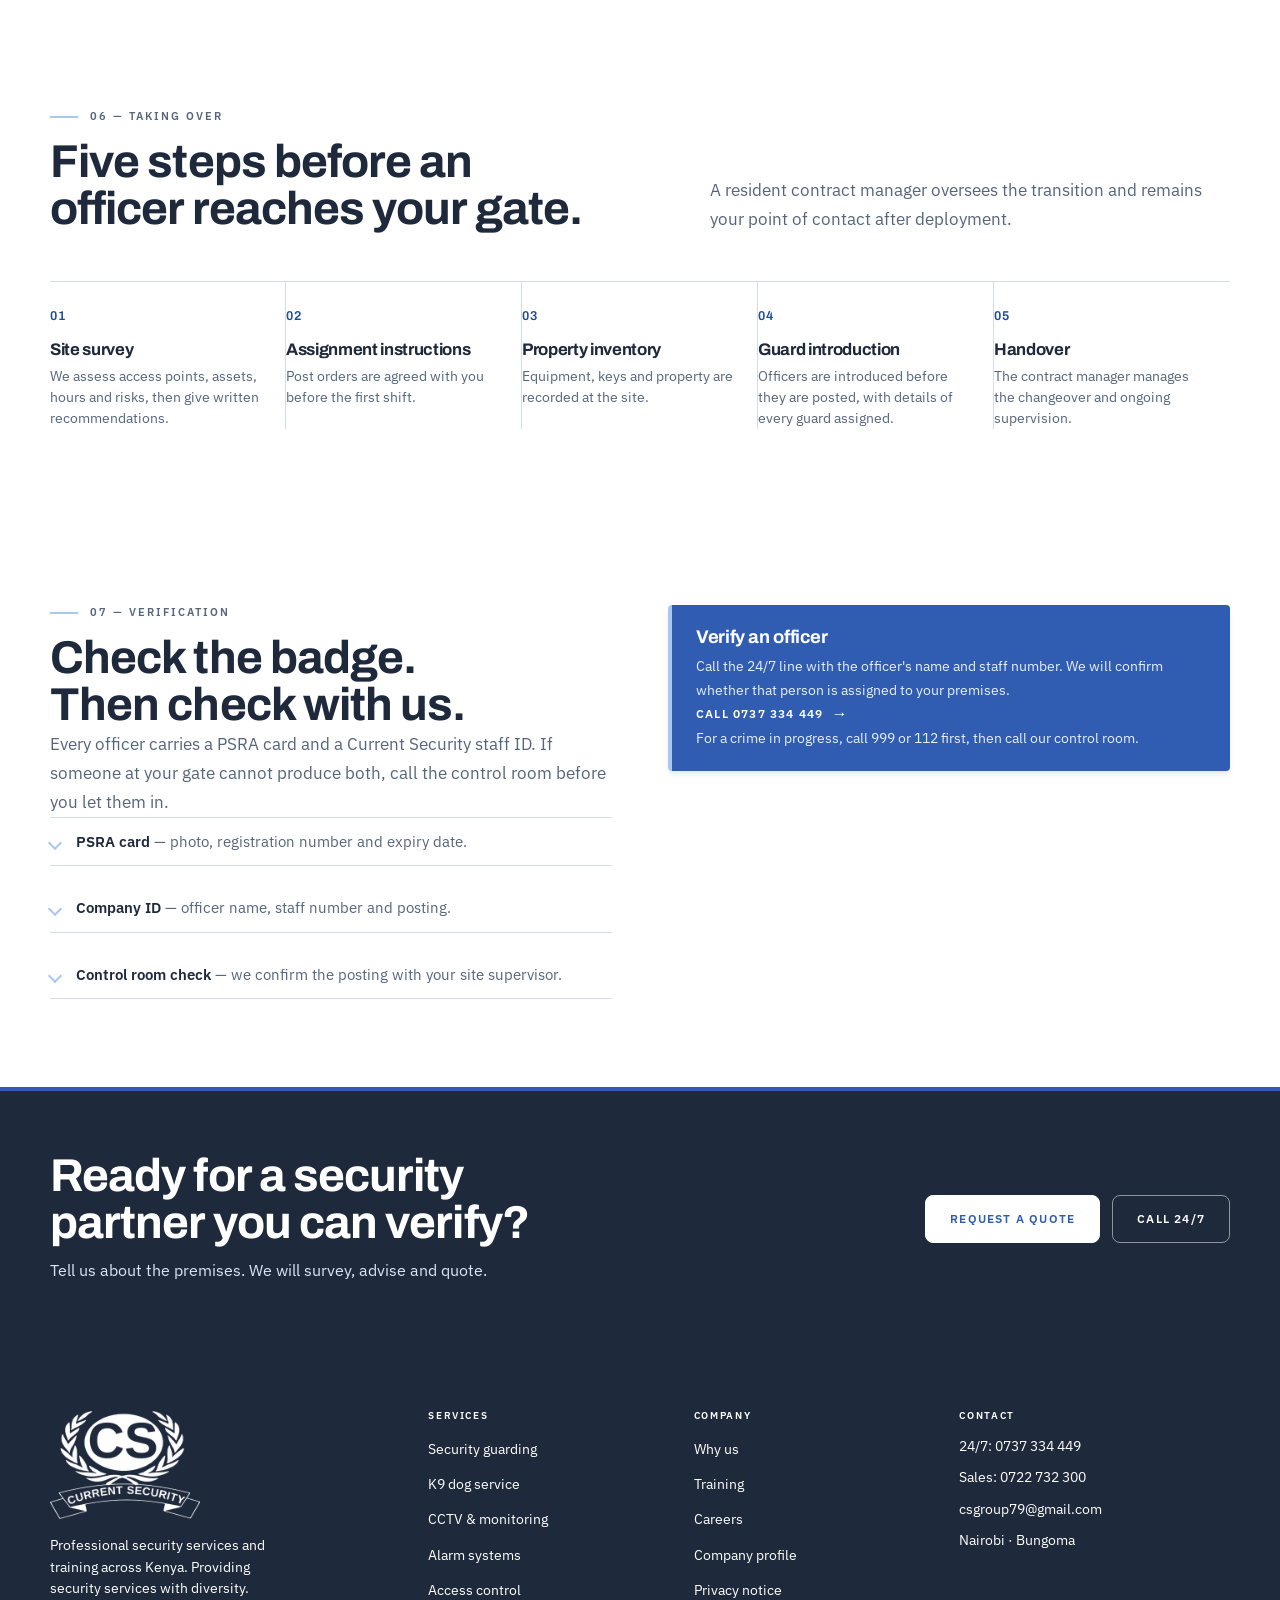
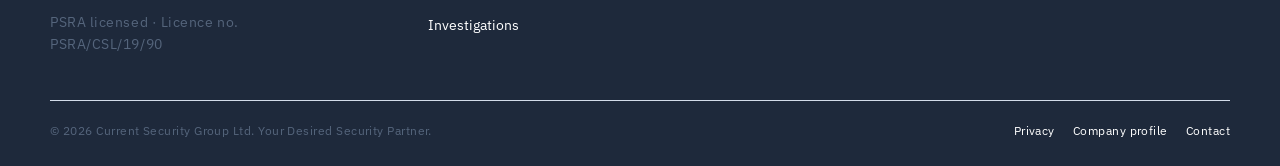
==== commit c314f72a: "Update company profile and contact details" ====
--- a/index.html
+++ b/index.html
@@ -368,14 +368,14 @@
           <h3>Nairobi <span>Head office</span></h3>
           <p>P.O. Box 249 (00511), Nairobi, Kenya<br>
          0106&nbsp;732&nbsp;300 ·&nbsp;0733&nbsp;732&nbsp;300 ·&nbsp;0777&nbsp;732&nbsp;300</p>
-          <p class="office__note">Street address, building and floor: [TO CONFIRM]</p>
+          <p class="office__note">Street address: Wakobe Road, Ongata Rongai, Nairobi</p>
           <p><a class="link-arrow" href="https://www.google.com/maps/search/?api=1&amp;query=Nairobi%2C+Kenya" target="_blank" rel="noopener noreferrer">Open in maps</a></p>
         </article>
         <article class="office">
           <h3>Bungoma <span>Western office</span></h3>
           <p>P.O. Box 63 (50201), Sirisia, Bungoma<br>
          0799&nbsp;334&nbsp;449 ·&nbsp;0734&nbsp;334&nbsp;449 ·&nbsp;0737&nbsp;334&nbsp;441</p>
-          <p class="office__note">Street address and office hours: [TO CONFIRM]</p>
+          <p class="office__note">Street address: Cheptais-Tulienge Road, Sirisia, Bungoma</p>
           <p><a class="link-arrow" href="https://www.google.com/maps/search/?api=1&amp;query=Sirisia%2C+Bungoma%2C+Kenya" target="_blank" rel="noopener noreferrer">Open in maps</a></p>
         </article>
       </div>
